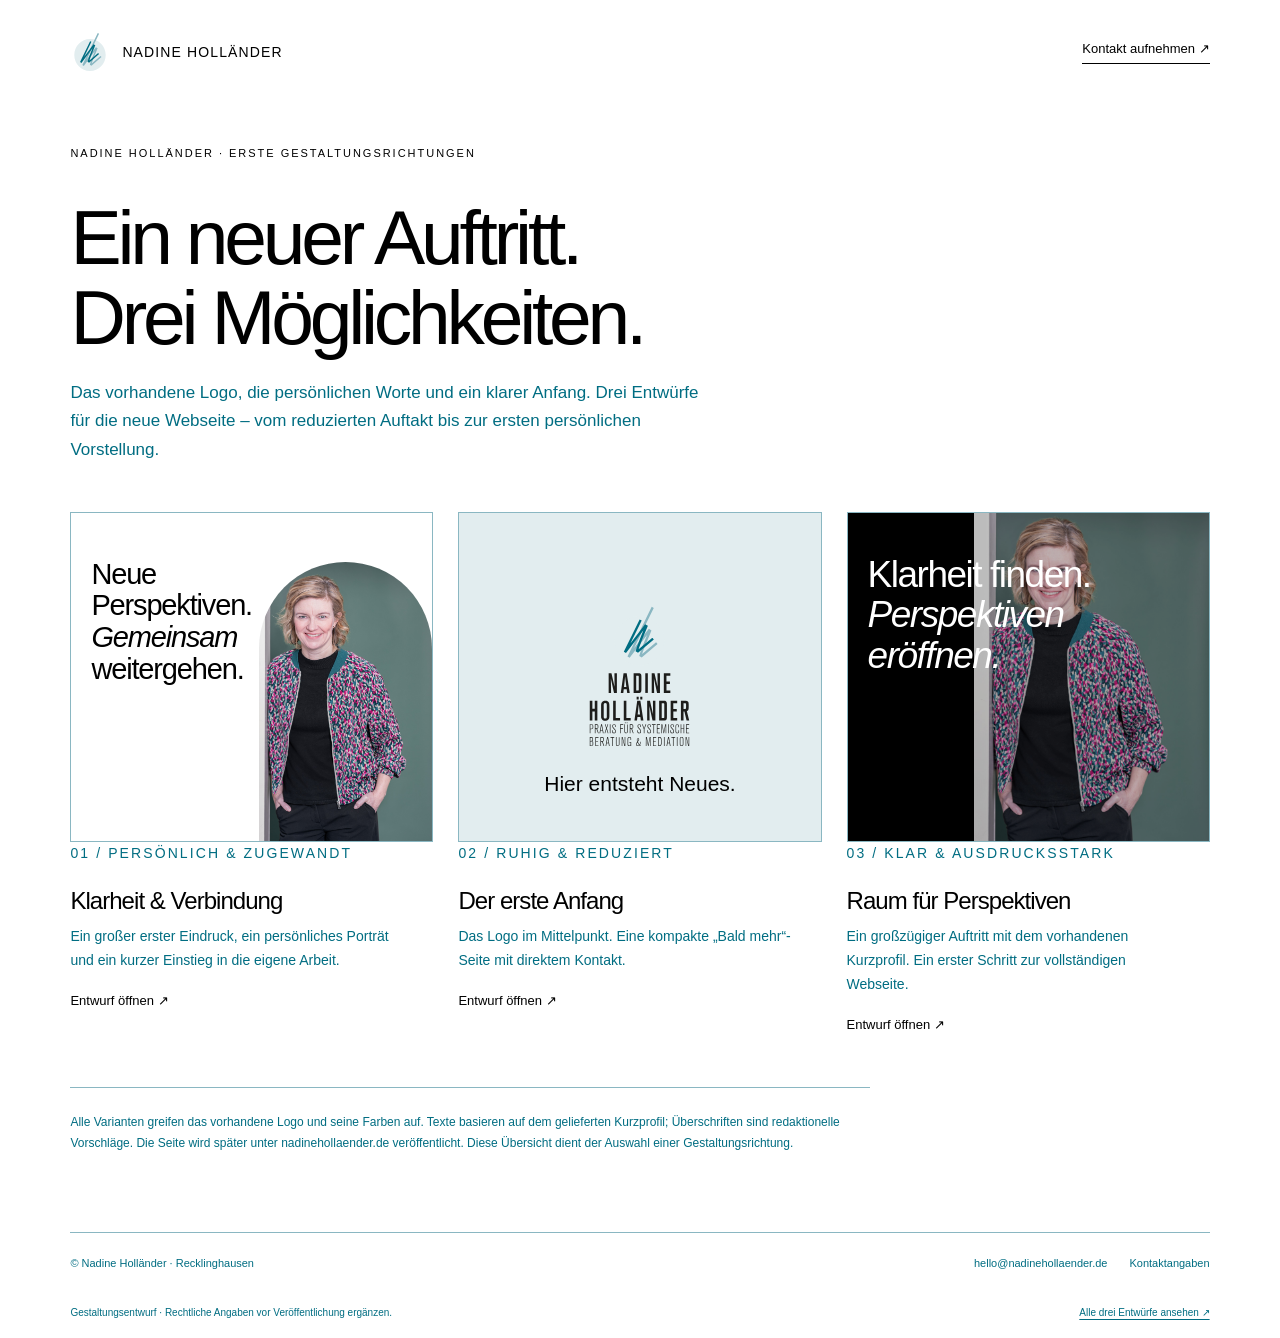
==== index.html @ d2e0c7c1 "Refresh stylesheet cache for corrected caption" ====
<!doctype html><html lang="de"><head><meta charset="utf-8"><meta name="viewport" content="width=device-width,initial-scale=1"><meta name="robots" content="noindex,nofollow"><meta name="description" content="Nadine Holländer – Systemische Beraterin und zertifizierte Mediatorin in Recklinghausen. Hier entsteht meine neue Website."><title>Drei erste Entwürfe · Nadine Holländer</title><link rel="icon" href="assets/favicon.svg" type="image/svg+xml"><link rel="icon" href="favicon.ico" sizes="any"><link rel="apple-touch-icon" href="assets/apple-touch-icon.png"><link rel="stylesheet" href="assets/style.css?v=2"></head><body class=""><header><a class="brand" href="index.html"><img src="assets/signet.svg" alt="">NADINE HOLLÄNDER</a><a class="toplink" href="mailto:hello@nadinehollaender.de">Kontakt aufnehmen ↗</a></header><main class="gallery"><div class="eyebrow">Nadine Holländer · Erste Gestaltungsrichtungen</div><h1>Ein neuer Auftritt.<br>Drei Möglichkeiten.</h1><p class="lead">Das vorhandene Logo, die persönlichen Worte und ein klarer Anfang. Drei Entwürfe für die neue Webseite – vom reduzierten Auftakt bis zur ersten persönlichen Vorstellung.</p><div class="concepts"><a class="concept" href="entwurf-1.html"><div class="thumbnail one"><span class="mini-copy">Neue<br>Perspektiven.<br><i>Gemeinsam</i><br>weitergehen.</span><img src="assets/nadine-hollaender.jpg" alt="Vorschau: persönlicher Entwurf mit Porträt"></div><p class="num">01 / PERSÖNLICH &amp; ZUGEWANDT</p><h2>Klarheit &amp; Verbindung</h2><p>Ein großer erster Eindruck, ein persönliches Porträt und ein kurzer Einstieg in die eigene Arbeit.</p><span class="open">Entwurf öffnen ↗</span></a><a class="concept" href="entwurf-2.html"><div class="thumbnail two"><img src="assets/logo.svg" alt="Vorschau: Logo auf hellblauem Hintergrund"></div><p class="num">02 / RUHIG &amp; REDUZIERT</p><h2>Der erste Anfang</h2><p>Das Logo im Mittelpunkt. Eine kompakte „Bald mehr“-Seite mit direktem Kontakt.</p><span class="open">Entwurf öffnen ↗</span></a><a class="concept" href="entwurf-3.html"><div class="thumbnail three"><span class="mini-copy">Klarheit finden.<br><i>Perspektiven<br>eröffnen.</i></span><img src="assets/nadine-hollaender.jpg" alt="Vorschau: ausführlicher Entwurf mit Kurzprofil"></div><p class="num">03 / KLAR &amp; AUSDRUCKSSTARK</p><h2>Raum für Perspektiven</h2><p>Ein großzügiger Auftritt mit dem vorhandenen Kurzprofil. Ein erster Schritt zur vollständigen Webseite.</p><span class="open">Entwurf öffnen ↗</span></a></div><p class="gallery-note">Alle Varianten greifen das vorhandene Logo und seine Farben auf. Texte basieren auf dem gelieferten Kurzprofil; Überschriften sind redaktionelle Vorschläge. Die Seite wird später unter nadinehollaender.de veröffentlicht. Diese Übersicht dient der Auswahl einer Gestaltungsrichtung.</p></main><footer class="footer"><span>© Nadine Holländer · Recklinghausen</span><div class="footlinks"><a href="mailto:hello@nadinehollaender.de">hello@nadinehollaender.de</a><a href="#kontaktangaben" data-dialog>Kontaktangaben</a></div></footer><div class="draftnote"><span>Gestaltungsentwurf · Rechtliche Angaben vor Veröffentlichung ergänzen.</span><a href="index.html">Alle drei Entwürfe ansehen ↗</a></div><dialog id="kontaktangaben"><h2>Kontaktangaben</h2><p>Nadine Holländer, Ass. jur.<br>Systemische Beraterin · Zertifizierte Mediatorin<br>Ebbinghäuser Str. 16<br>45659 Recklinghausen</p><p><a href="tel:+491772425124">0177 24 25 124</a><br><a href="mailto:hello@nadinehollaender.de">hello@nadinehollaender.de</a></p><p>Dies ist ein Gestaltungsentwurf. Vollständiges Impressum und Datenschutzhinweise werden vor dem öffentlichen Start ergänzt.</p><button type="button" id="close-dialog">Schließen</button></dialog><script src="assets/site.js"></script></body></html>
---- assets/style.css ----
:root{--ink:#000000;--teal:#006d82;--light:#e2edef;--paper:#ffffff;--muted:#006d82;--line:#8ab7c2}*{box-sizing:border-box}html{scroll-behavior:smooth}body{margin:0;background:var(--paper);color:var(--ink);font-family:"Akzidenz Grotesk",Helvetica,Arial,sans-serif;-webkit-font-smoothing:antialiased}a{color:inherit}button{font:inherit}a:focus-visible,button:focus-visible{outline:3px solid #006d82;outline-offset:6px}header{max-width:1440px;margin:auto;padding:28px 5.5%;display:flex;align-items:center;justify-content:space-between}.brand{display:flex;gap:12px;align-items:center;text-decoration:none;font-size:14px;font-weight:500;letter-spacing:.08em}.brand img{width:40px;height:48px;object-fit:contain}.toplink{text-decoration:none;font-size:13px;border-bottom:1px solid;padding-bottom:7px}.eyebrow{text-transform:uppercase;letter-spacing:.18em;font-size:11px;line-height:1.7;font-weight:500}.status{display:inline-flex;gap:10px;align-items:center;font-size:11px;letter-spacing:.14em;text-transform:uppercase}.status:before{content:"";width:7px;height:7px;background:var(--teal);border-radius:50%}h1,h2,p{margin-top:0}h1{font-size:clamp(48px,5.8vw,88px);line-height:1.04;font-weight:400;letter-spacing:-.055em}h2{font-size:clamp(32px,4vw,54px);font-weight:400;letter-spacing:-.04em;line-height:1.12}.lead{font-size:17px;line-height:1.65;max-width:440px;color:var(--muted)}.button{display:inline-flex;gap:36px;align-items:center;padding:17px 24px;background:var(--teal);color:white;text-decoration:none;font-size:13px}.button:hover{background:var(--ink)}.button .arrow{font-size:20px}.link{font-size:14px;text-decoration:none;border-bottom:1px solid var(--line);padding-bottom:5px}.contactlinks{display:flex;align-items:center;gap:25px;flex-wrap:wrap}.footer{margin:0 5.5%;padding:24px 0;display:flex;justify-content:space-between;gap:20px;align-items:center;border-top:1px solid var(--line);font-size:11px;color:var(--muted)}.footer a{text-decoration:none}.footer .footlinks{display:flex;gap:22px}.draftnote{font-size:10px;line-height:1.5;color:var(--muted);max-width:1440px;margin:0 auto;padding:12px 5.5% 18px;display:flex;gap:15px;justify-content:space-between}.draftnote a{text-underline-offset:3px}dialog{border:1px solid var(--line);padding:36px;max-width:550px;background:var(--paper);color:var(--ink)}dialog::backdrop{background:#00000090}dialog p{line-height:1.7}dialog button{background:var(--ink);color:white;border:0;padding:12px 20px;cursor:pointer}.hero{max-width:1440px;margin:auto;display:grid;grid-template-columns:1.1fr 1fr;align-items:stretch;padding:28px 5.5% 64px;gap:8%}.hero-copy{padding:25px 0 0}.hero h1{margin:38px 0 26px}.hero h1 em{font-family:Georgia,serif;font-weight:400;color:var(--teal)}.hero .eyebrow{margin-bottom:22px}.hero .lead{margin-bottom:30px}.portrait{position:relative;min-height:590px}.portrait:before{content:"";position:absolute;inset:20px -15px -16px 28px;background:var(--light);border-radius:48% 48% 0 0}.portrait img{position:relative;width:100%;height:100%;max-height:650px;object-fit:cover;object-position:50% top;border-radius:47% 47% 0 0}.portrait-label{position:absolute;bottom:22px;left:-30px;background:var(--paper);padding:18px 25px;font-size:11px;letter-spacing:.13em;text-transform:uppercase;box-shadow:0 6px 30px #00000008}.portrait-label span{display:block;margin-top:7px;font-family:Georgia,serif;text-transform:none;letter-spacing:0;font-size:21px}.topics{border-top:1px solid var(--line);display:flex;justify-content:space-between;gap:15px;padding:28px 5.5%;max-width:1440px;margin:auto;font-size:13px}.topics span:last-child{color:var(--muted);font-size:11px}.soon{max-width:1440px;margin:auto;display:grid;grid-template-columns:1fr 1fr;gap:8%;padding:65px 5.5% 75px}.soon h2{max-width:430px}.soon p{font-size:16px;line-height:1.8;color:var(--muted);max-width:450px}.minimal{background:#e2edef}.minimal header{padding-top:32px}.minimal-main{text-align:center;min-height:calc(100vh - 215px);display:flex;flex-direction:column;align-items:center;justify-content:center;padding:38px 24px 70px}.minimal-logo{width:158px;height:213px;object-fit:contain;margin-bottom:32px}.minimal h1{font-size:clamp(44px,5.5vw,77px);max-width:880px;margin:23px 0}.minimal .lead{max-width:490px;font-size:16px;margin-bottom:28px}.minimal .contactlinks{justify-content:center}.minimal .footer{border-color:#8ab7c2}.editorial{background:#ffffff}.editorial header{border-bottom:1px solid var(--line);margin:0 5.5%;padding:24px 0;max-width:none}.editorial .editorial-intro{padding:55px 5.5% 40px;max-width:1600px;margin:auto}.editorial-intro h1{font-size:clamp(52px,7.6vw,112px);max-width:1100px;margin:26px 0 0;letter-spacing:-.055em}.editorial-intro h1 span{color:var(--teal);font-family:Georgia,serif;font-style:italic}.editorial-grid{display:grid;grid-template-columns:1fr 1fr;gap:8%;padding:10px 5.5% 72px;max-width:1600px;margin:auto}.editorial-photo{height:670px;position:relative;background:#e2edef}.editorial-photo img{width:100%;height:100%;object-fit:cover;object-position:center top}.editorial-photo .caption{position:absolute;left:16px;bottom:16px;max-width:calc(100% - 32px);background:var(--ink);color:#fff;padding:14px 22px;font-size:11px;letter-spacing:.1em}.bio{padding:40px 0}.bio h2{font-size:43px;max-width:450px;margin:24px 0}.bio p{font-size:16px;line-height:1.8;color:var(--muted);max-width:460px}.credentials{border-top:1px solid var(--line);border-bottom:1px solid var(--line);padding:21px 0;margin:28px 0;font-size:12px;line-height:2}.banner{background:var(--light);padding:54px 5.5%;display:flex;justify-content:space-between;align-items:center;gap:28px}.banner h2{font-size:35px;margin:13px 0}.banner p{margin:0;color:var(--muted);line-height:1.6}.gallery{max-width:1440px;margin:auto;padding:40px 5.5% 65px}.gallery h1{max-width:850px;margin:35px 0 22px;font-size:clamp(48px,6vw,80px)}.gallery .lead{max-width:650px}.concepts{display:grid;grid-template-columns:repeat(3,1fr);gap:25px;margin-top:48px}.concept{display:block;text-decoration:none}.concept .thumbnail{height:330px;background:var(--light);overflow:hidden;position:relative;display:flex;align-items:center;justify-content:center;border:1px solid #8ab7c2}.thumbnail img{object-fit:cover}.thumbnail .mini-copy{position:absolute;left:20px;top:46px;font-size:29px;line-height:1.1;letter-spacing:-.04em;width:56%;z-index:1}.thumbnail.one img{position:absolute;right:0;bottom:0;width:48%;height:85%;border-radius:100px 100px 0 0}.thumbnail.one{background:var(--paper)}.thumbnail.two img{width:115px;height:auto}.thumbnail.two:after{content:"Hier entsteht Neues.";position:absolute;bottom:45px;font-size:21px}.thumbnail.three{background:var(--ink)}.thumbnail.three img{width:65%;height:100%;margin-left:35%;opacity:.8}.thumbnail.three .mini-copy{color:white;width:75%;font-size:37px;top:42px}.concept h2{font-size:24px;margin:23px 0 10px}.concept p{font-size:14px;line-height:1.7;color:var(--muted);max-width:340px}.concept .open{display:block;margin-top:20px;font-size:13px}.num{font-size:10px;letter-spacing:.15em;color:var(--teal)}.gallery-note{margin-top:55px;border-top:1px solid var(--line);padding-top:24px;font-size:12px;line-height:1.8;color:var(--muted);max-width:800px}@media(min-width:1600px){.hero{padding-top:60px}}@media(max-width:900px){.hero{gap:5%;padding-top:10px}.hero h1{font-size:58px}.portrait{min-height:530px}.portrait-label{left:-12px}.concepts{gap:16px}.concept .thumbnail{height:250px}.thumbnail .mini-copy{font-size:23px}.thumbnail.three .mini-copy{font-size:29px}.editorial-grid{gap:5%}.editorial-photo{height:620px}.bio h2{font-size:35px}}@media(max-width:650px){header{padding:20px 6%}.brand{font-size:11px;gap:7px}.brand img{width:32px}.toplink{font-size:12px}.hero{display:flex;flex-direction:column;padding:12px 6% 40px;gap:38px}.hero-copy{padding-top:12px}.hero h1{font-size:clamp(43px,11.35vw,59px);margin:28px 0 24px}.hero .lead{font-size:16px}.portrait{min-height:0;height:480px;width:90%;margin-left:6%}.portrait img{object-position:center top}.portrait-label{bottom:18px;left:-18px}.topics{flex-wrap:wrap;padding:24px 6%;gap:16px 22px;font-size:12px}.topics span:last-child{width:100%}.soon{display:block;padding:42px 6%}.soon h2{font-size:36px}.footer{margin:0 6%;align-items:flex-start;flex-direction:column;gap:16px}.draftnote{padding:12px 6% 20px;flex-wrap:wrap;gap:8px}.minimal-main{padding-top:30px}.minimal-logo{width:130px;height:175px}.minimal h1{font-size:46px}.minimal .contactlinks{flex-direction:column;gap:22px}.editorial header{margin:0 6%}.editorial .editorial-intro{padding:35px 6% 30px}.editorial-intro h1{font-size:54px}.editorial-grid{display:flex;flex-direction:column;padding:0 6% 35px;gap:0}.editorial-photo{height:470px}.bio{padding:35px 0 5px}.bio h2{font-size:36px}.banner{padding:38px 6%;align-items:flex-start;flex-direction:column}.banner h2{font-size:31px}.gallery{padding:25px 6% 45px}.gallery h1{font-size:48px}.concepts{grid-template-columns:1fr;gap:42px;margin-top:35px}.concept .thumbnail{height:330px}.thumbnail .mini-copy{font-size:34px}.thumbnail.three .mini-copy{font-size:43px}.concept p{max-width:none}.gallery-note{margin-top:40px}}@media(prefers-reduced-motion:reduce){html{scroll-behavior:auto}}
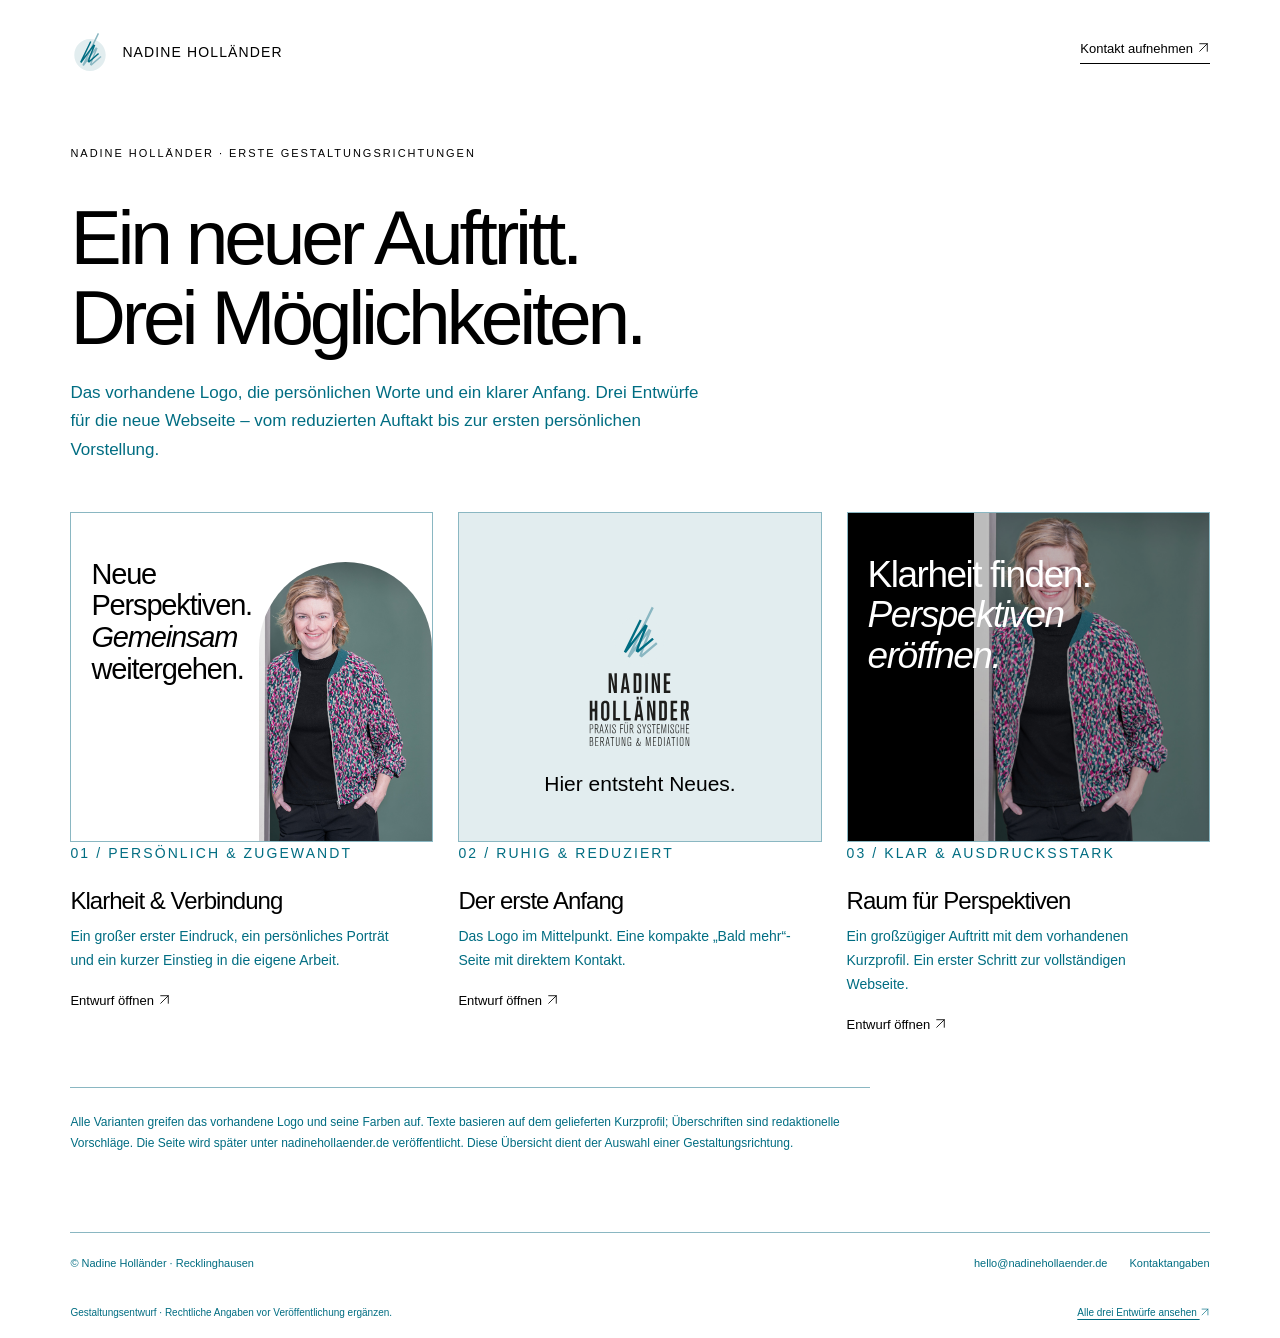
==== commit a4203a12: "Replace text arrows with consistent SVG icons on all pages" ====
--- a/index.html
+++ b/index.html
@@ -1 +1 @@
-<!doctype html><html lang="de"><head><meta charset="utf-8"><meta name="viewport" content="width=device-width,initial-scale=1"><meta name="robots" content="noindex,nofollow"><meta name="description" content="Nadine Holländer – Systemische Beraterin und zertifizierte Mediatorin in Recklinghausen. Hier entsteht meine neue Website."><title>Drei erste Entwürfe · Nadine Holländer</title><link rel="icon" href="assets/favicon.svg" type="image/svg+xml"><link rel="icon" href="favicon.ico" sizes="any"><link rel="apple-touch-icon" href="assets/apple-touch-icon.png"><link rel="stylesheet" href="assets/style.css?v=2"></head><body class=""><header><a class="brand" href="index.html"><img src="assets/signet.svg" alt="">NADINE HOLLÄNDER</a><a class="toplink" href="mailto:hello@nadinehollaender.de">Kontakt aufnehmen ↗</a></header><main class="gallery"><div class="eyebrow">Nadine Holländer · Erste Gestaltungsrichtungen</div><h1>Ein neuer Auftritt.<br>Drei Möglichkeiten.</h1><p class="lead">Das vorhandene Logo, die persönlichen Worte und ein klarer Anfang. Drei Entwürfe für die neue Webseite – vom reduzierten Auftakt bis zur ersten persönlichen Vorstellung.</p><div class="concepts"><a class="concept" href="entwurf-1.html"><div class="thumbnail one"><span class="mini-copy">Neue<br>Perspektiven.<br><i>Gemeinsam</i><br>weitergehen.</span><img src="assets/nadine-hollaender.jpg" alt="Vorschau: persönlicher Entwurf mit Porträt"></div><p class="num">01 / PERSÖNLICH &amp; ZUGEWANDT</p><h2>Klarheit &amp; Verbindung</h2><p>Ein großer erster Eindruck, ein persönliches Porträt und ein kurzer Einstieg in die eigene Arbeit.</p><span class="open">Entwurf öffnen ↗</span></a><a class="concept" href="entwurf-2.html"><div class="thumbnail two"><img src="assets/logo.svg" alt="Vorschau: Logo auf hellblauem Hintergrund"></div><p class="num">02 / RUHIG &amp; REDUZIERT</p><h2>Der erste Anfang</h2><p>Das Logo im Mittelpunkt. Eine kompakte „Bald mehr“-Seite mit direktem Kontakt.</p><span class="open">Entwurf öffnen ↗</span></a><a class="concept" href="entwurf-3.html"><div class="thumbnail three"><span class="mini-copy">Klarheit finden.<br><i>Perspektiven<br>eröffnen.</i></span><img src="assets/nadine-hollaender.jpg" alt="Vorschau: ausführlicher Entwurf mit Kurzprofil"></div><p class="num">03 / KLAR &amp; AUSDRUCKSSTARK</p><h2>Raum für Perspektiven</h2><p>Ein großzügiger Auftritt mit dem vorhandenen Kurzprofil. Ein erster Schritt zur vollständigen Webseite.</p><span class="open">Entwurf öffnen ↗</span></a></div><p class="gallery-note">Alle Varianten greifen das vorhandene Logo und seine Farben auf. Texte basieren auf dem gelieferten Kurzprofil; Überschriften sind redaktionelle Vorschläge. Die Seite wird später unter nadinehollaender.de veröffentlicht. Diese Übersicht dient der Auswahl einer Gestaltungsrichtung.</p></main><footer class="footer"><span>© Nadine Holländer · Recklinghausen</span><div class="footlinks"><a href="mailto:hello@nadinehollaender.de">hello@nadinehollaender.de</a><a href="#kontaktangaben" data-dialog>Kontaktangaben</a></div></footer><div class="draftnote"><span>Gestaltungsentwurf · Rechtliche Angaben vor Veröffentlichung ergänzen.</span><a href="index.html">Alle drei Entwürfe ansehen ↗</a></div><dialog id="kontaktangaben"><h2>Kontaktangaben</h2><p>Nadine Holländer, Ass. jur.<br>Systemische Beraterin · Zertifizierte Mediatorin<br>Ebbinghäuser Str. 16<br>45659 Recklinghausen</p><p><a href="tel:+491772425124">0177 24 25 124</a><br><a href="mailto:hello@nadinehollaender.de">hello@nadinehollaender.de</a></p><p>Dies ist ein Gestaltungsentwurf. Vollständiges Impressum und Datenschutzhinweise werden vor dem öffentlichen Start ergänzt.</p><button type="button" id="close-dialog">Schließen</button></dialog><script src="assets/site.js"></script></body></html>+<!doctype html><html lang="de"><head><meta charset="utf-8"><meta name="viewport" content="width=device-width,initial-scale=1"><meta name="robots" content="noindex,nofollow"><meta name="description" content="Nadine Holländer – Systemische Beraterin und zertifizierte Mediatorin in Recklinghausen. Hier entsteht meine neue Website."><title>Drei erste Entwürfe · Nadine Holländer</title><link rel="icon" href="assets/favicon.svg" type="image/svg+xml"><link rel="icon" href="favicon.ico" sizes="any"><link rel="apple-touch-icon" href="assets/apple-touch-icon.png"><link rel="stylesheet" href="assets/style.css?v=3"></head><body class=""><header><a class="brand" href="index.html"><img src="assets/signet.svg" alt="">NADINE HOLLÄNDER</a><a class="toplink" href="mailto:hello@nadinehollaender.de">Kontakt aufnehmen <svg class="arrow-icon" viewBox="0 0 24 24" aria-hidden="true" focusable="false" fill="none" stroke="currentColor" stroke-width="1.6" stroke-linecap="round" stroke-linejoin="round"><path d="M5 19 19 5M5 5h14v14"/></svg></a></header><main class="gallery"><div class="eyebrow">Nadine Holländer · Erste Gestaltungsrichtungen</div><h1>Ein neuer Auftritt.<br>Drei Möglichkeiten.</h1><p class="lead">Das vorhandene Logo, die persönlichen Worte und ein klarer Anfang. Drei Entwürfe für die neue Webseite – vom reduzierten Auftakt bis zur ersten persönlichen Vorstellung.</p><div class="concepts"><a class="concept" href="entwurf-1.html"><div class="thumbnail one"><span class="mini-copy">Neue<br>Perspektiven.<br><i>Gemeinsam</i><br>weitergehen.</span><img src="assets/nadine-hollaender.jpg" alt="Vorschau: persönlicher Entwurf mit Porträt"></div><p class="num">01 / PERSÖNLICH &amp; ZUGEWANDT</p><h2>Klarheit &amp; Verbindung</h2><p>Ein großer erster Eindruck, ein persönliches Porträt und ein kurzer Einstieg in die eigene Arbeit.</p><span class="open">Entwurf öffnen <svg class="arrow-icon" viewBox="0 0 24 24" aria-hidden="true" focusable="false" fill="none" stroke="currentColor" stroke-width="1.6" stroke-linecap="round" stroke-linejoin="round"><path d="M5 19 19 5M5 5h14v14"/></svg></span></a><a class="concept" href="entwurf-2.html"><div class="thumbnail two"><img src="assets/logo.svg" alt="Vorschau: Logo auf hellblauem Hintergrund"></div><p class="num">02 / RUHIG &amp; REDUZIERT</p><h2>Der erste Anfang</h2><p>Das Logo im Mittelpunkt. Eine kompakte „Bald mehr“-Seite mit direktem Kontakt.</p><span class="open">Entwurf öffnen <svg class="arrow-icon" viewBox="0 0 24 24" aria-hidden="true" focusable="false" fill="none" stroke="currentColor" stroke-width="1.6" stroke-linecap="round" stroke-linejoin="round"><path d="M5 19 19 5M5 5h14v14"/></svg></span></a><a class="concept" href="entwurf-3.html"><div class="thumbnail three"><span class="mini-copy">Klarheit finden.<br><i>Perspektiven<br>eröffnen.</i></span><img src="assets/nadine-hollaender.jpg" alt="Vorschau: ausführlicher Entwurf mit Kurzprofil"></div><p class="num">03 / KLAR &amp; AUSDRUCKSSTARK</p><h2>Raum für Perspektiven</h2><p>Ein großzügiger Auftritt mit dem vorhandenen Kurzprofil. Ein erster Schritt zur vollständigen Webseite.</p><span class="open">Entwurf öffnen <svg class="arrow-icon" viewBox="0 0 24 24" aria-hidden="true" focusable="false" fill="none" stroke="currentColor" stroke-width="1.6" stroke-linecap="round" stroke-linejoin="round"><path d="M5 19 19 5M5 5h14v14"/></svg></span></a></div><p class="gallery-note">Alle Varianten greifen das vorhandene Logo und seine Farben auf. Texte basieren auf dem gelieferten Kurzprofil; Überschriften sind redaktionelle Vorschläge. Die Seite wird später unter nadinehollaender.de veröffentlicht. Diese Übersicht dient der Auswahl einer Gestaltungsrichtung.</p></main><footer class="footer"><span>© Nadine Holländer · Recklinghausen</span><div class="footlinks"><a href="mailto:hello@nadinehollaender.de">hello@nadinehollaender.de</a><a href="#kontaktangaben" data-dialog>Kontaktangaben</a></div></footer><div class="draftnote"><span>Gestaltungsentwurf · Rechtliche Angaben vor Veröffentlichung ergänzen.</span><a href="index.html">Alle drei Entwürfe ansehen <svg class="arrow-icon" viewBox="0 0 24 24" aria-hidden="true" focusable="false" fill="none" stroke="currentColor" stroke-width="1.6" stroke-linecap="round" stroke-linejoin="round"><path d="M5 19 19 5M5 5h14v14"/></svg></a></div><dialog id="kontaktangaben"><h2>Kontaktangaben</h2><p>Nadine Holländer, Ass. jur.<br>Systemische Beraterin · Zertifizierte Mediatorin<br>Ebbinghäuser Str. 16<br>45659 Recklinghausen</p><p><a href="tel:+491772425124">0177 24 25 124</a><br><a href="mailto:hello@nadinehollaender.de">hello@nadinehollaender.de</a></p><p>Dies ist ein Gestaltungsentwurf. Vollständiges Impressum und Datenschutzhinweise werden vor dem öffentlichen Start ergänzt.</p><button type="button" id="close-dialog">Schließen</button></dialog><script src="assets/site.js"></script></body></html>
--- a/assets/style.css
+++ b/assets/style.css
@@ -1,2 +1,4 @@
 
 :root{--ink:#000000;--teal:#006d82;--light:#e2edef;--paper:#ffffff;--muted:#006d82;--line:#8ab7c2}*{box-sizing:border-box}html{scroll-behavior:smooth}body{margin:0;background:var(--paper);color:var(--ink);font-family:"Akzidenz Grotesk",Helvetica,Arial,sans-serif;-webkit-font-smoothing:antialiased}a{color:inherit}button{font:inherit}a:focus-visible,button:focus-visible{outline:3px solid #006d82;outline-offset:6px}header{max-width:1440px;margin:auto;padding:28px 5.5%;display:flex;align-items:center;justify-content:space-between}.brand{display:flex;gap:12px;align-items:center;text-decoration:none;font-size:14px;font-weight:500;letter-spacing:.08em}.brand img{width:40px;height:48px;object-fit:contain}.toplink{text-decoration:none;font-size:13px;border-bottom:1px solid;padding-bottom:7px}.eyebrow{text-transform:uppercase;letter-spacing:.18em;font-size:11px;line-height:1.7;font-weight:500}.status{display:inline-flex;gap:10px;align-items:center;font-size:11px;letter-spacing:.14em;text-transform:uppercase}.status:before{content:"";width:7px;height:7px;background:var(--teal);border-radius:50%}h1,h2,p{margin-top:0}h1{font-size:clamp(48px,5.8vw,88px);line-height:1.04;font-weight:400;letter-spacing:-.055em}h2{font-size:clamp(32px,4vw,54px);font-weight:400;letter-spacing:-.04em;line-height:1.12}.lead{font-size:17px;line-height:1.65;max-width:440px;color:var(--muted)}.button{display:inline-flex;gap:36px;align-items:center;padding:17px 24px;background:var(--teal);color:white;text-decoration:none;font-size:13px}.button:hover{background:var(--ink)}.button .arrow{font-size:20px}.link{font-size:14px;text-decoration:none;border-bottom:1px solid var(--line);padding-bottom:5px}.contactlinks{display:flex;align-items:center;gap:25px;flex-wrap:wrap}.footer{margin:0 5.5%;padding:24px 0;display:flex;justify-content:space-between;gap:20px;align-items:center;border-top:1px solid var(--line);font-size:11px;color:var(--muted)}.footer a{text-decoration:none}.footer .footlinks{display:flex;gap:22px}.draftnote{font-size:10px;line-height:1.5;color:var(--muted);max-width:1440px;margin:0 auto;padding:12px 5.5% 18px;display:flex;gap:15px;justify-content:space-between}.draftnote a{text-underline-offset:3px}dialog{border:1px solid var(--line);padding:36px;max-width:550px;background:var(--paper);color:var(--ink)}dialog::backdrop{background:#00000090}dialog p{line-height:1.7}dialog button{background:var(--ink);color:white;border:0;padding:12px 20px;cursor:pointer}.hero{max-width:1440px;margin:auto;display:grid;grid-template-columns:1.1fr 1fr;align-items:stretch;padding:28px 5.5% 64px;gap:8%}.hero-copy{padding:25px 0 0}.hero h1{margin:38px 0 26px}.hero h1 em{font-family:Georgia,serif;font-weight:400;color:var(--teal)}.hero .eyebrow{margin-bottom:22px}.hero .lead{margin-bottom:30px}.portrait{position:relative;min-height:590px}.portrait:before{content:"";position:absolute;inset:20px -15px -16px 28px;background:var(--light);border-radius:48% 48% 0 0}.portrait img{position:relative;width:100%;height:100%;max-height:650px;object-fit:cover;object-position:50% top;border-radius:47% 47% 0 0}.portrait-label{position:absolute;bottom:22px;left:-30px;background:var(--paper);padding:18px 25px;font-size:11px;letter-spacing:.13em;text-transform:uppercase;box-shadow:0 6px 30px #00000008}.portrait-label span{display:block;margin-top:7px;font-family:Georgia,serif;text-transform:none;letter-spacing:0;font-size:21px}.topics{border-top:1px solid var(--line);display:flex;justify-content:space-between;gap:15px;padding:28px 5.5%;max-width:1440px;margin:auto;font-size:13px}.topics span:last-child{color:var(--muted);font-size:11px}.soon{max-width:1440px;margin:auto;display:grid;grid-template-columns:1fr 1fr;gap:8%;padding:65px 5.5% 75px}.soon h2{max-width:430px}.soon p{font-size:16px;line-height:1.8;color:var(--muted);max-width:450px}.minimal{background:#e2edef}.minimal header{padding-top:32px}.minimal-main{text-align:center;min-height:calc(100vh - 215px);display:flex;flex-direction:column;align-items:center;justify-content:center;padding:38px 24px 70px}.minimal-logo{width:158px;height:213px;object-fit:contain;margin-bottom:32px}.minimal h1{font-size:clamp(44px,5.5vw,77px);max-width:880px;margin:23px 0}.minimal .lead{max-width:490px;font-size:16px;margin-bottom:28px}.minimal .contactlinks{justify-content:center}.minimal .footer{border-color:#8ab7c2}.editorial{background:#ffffff}.editorial header{border-bottom:1px solid var(--line);margin:0 5.5%;padding:24px 0;max-width:none}.editorial .editorial-intro{padding:55px 5.5% 40px;max-width:1600px;margin:auto}.editorial-intro h1{font-size:clamp(52px,7.6vw,112px);max-width:1100px;margin:26px 0 0;letter-spacing:-.055em}.editorial-intro h1 span{color:var(--teal);font-family:Georgia,serif;font-style:italic}.editorial-grid{display:grid;grid-template-columns:1fr 1fr;gap:8%;padding:10px 5.5% 72px;max-width:1600px;margin:auto}.editorial-photo{height:670px;position:relative;background:#e2edef}.editorial-photo img{width:100%;height:100%;object-fit:cover;object-position:center top}.editorial-photo .caption{position:absolute;left:16px;bottom:16px;max-width:calc(100% - 32px);background:var(--ink);color:#fff;padding:14px 22px;font-size:11px;letter-spacing:.1em}.bio{padding:40px 0}.bio h2{font-size:43px;max-width:450px;margin:24px 0}.bio p{font-size:16px;line-height:1.8;color:var(--muted);max-width:460px}.credentials{border-top:1px solid var(--line);border-bottom:1px solid var(--line);padding:21px 0;margin:28px 0;font-size:12px;line-height:2}.banner{background:var(--light);padding:54px 5.5%;display:flex;justify-content:space-between;align-items:center;gap:28px}.banner h2{font-size:35px;margin:13px 0}.banner p{margin:0;color:var(--muted);line-height:1.6}.gallery{max-width:1440px;margin:auto;padding:40px 5.5% 65px}.gallery h1{max-width:850px;margin:35px 0 22px;font-size:clamp(48px,6vw,80px)}.gallery .lead{max-width:650px}.concepts{display:grid;grid-template-columns:repeat(3,1fr);gap:25px;margin-top:48px}.concept{display:block;text-decoration:none}.concept .thumbnail{height:330px;background:var(--light);overflow:hidden;position:relative;display:flex;align-items:center;justify-content:center;border:1px solid #8ab7c2}.thumbnail img{object-fit:cover}.thumbnail .mini-copy{position:absolute;left:20px;top:46px;font-size:29px;line-height:1.1;letter-spacing:-.04em;width:56%;z-index:1}.thumbnail.one img{position:absolute;right:0;bottom:0;width:48%;height:85%;border-radius:100px 100px 0 0}.thumbnail.one{background:var(--paper)}.thumbnail.two img{width:115px;height:auto}.thumbnail.two:after{content:"Hier entsteht Neues.";position:absolute;bottom:45px;font-size:21px}.thumbnail.three{background:var(--ink)}.thumbnail.three img{width:65%;height:100%;margin-left:35%;opacity:.8}.thumbnail.three .mini-copy{color:white;width:75%;font-size:37px;top:42px}.concept h2{font-size:24px;margin:23px 0 10px}.concept p{font-size:14px;line-height:1.7;color:var(--muted);max-width:340px}.concept .open{display:block;margin-top:20px;font-size:13px}.num{font-size:10px;letter-spacing:.15em;color:var(--teal)}.gallery-note{margin-top:55px;border-top:1px solid var(--line);padding-top:24px;font-size:12px;line-height:1.8;color:var(--muted);max-width:800px}@media(min-width:1600px){.hero{padding-top:60px}}@media(max-width:900px){.hero{gap:5%;padding-top:10px}.hero h1{font-size:58px}.portrait{min-height:530px}.portrait-label{left:-12px}.concepts{gap:16px}.concept .thumbnail{height:250px}.thumbnail .mini-copy{font-size:23px}.thumbnail.three .mini-copy{font-size:29px}.editorial-grid{gap:5%}.editorial-photo{height:620px}.bio h2{font-size:35px}}@media(max-width:650px){header{padding:20px 6%}.brand{font-size:11px;gap:7px}.brand img{width:32px}.toplink{font-size:12px}.hero{display:flex;flex-direction:column;padding:12px 6% 40px;gap:38px}.hero-copy{padding-top:12px}.hero h1{font-size:clamp(43px,11.35vw,59px);margin:28px 0 24px}.hero .lead{font-size:16px}.portrait{min-height:0;height:480px;width:90%;margin-left:6%}.portrait img{object-position:center top}.portrait-label{bottom:18px;left:-18px}.topics{flex-wrap:wrap;padding:24px 6%;gap:16px 22px;font-size:12px}.topics span:last-child{width:100%}.soon{display:block;padding:42px 6%}.soon h2{font-size:36px}.footer{margin:0 6%;align-items:flex-start;flex-direction:column;gap:16px}.draftnote{padding:12px 6% 20px;flex-wrap:wrap;gap:8px}.minimal-main{padding-top:30px}.minimal-logo{width:130px;height:175px}.minimal h1{font-size:46px}.minimal .contactlinks{flex-direction:column;gap:22px}.editorial header{margin:0 6%}.editorial .editorial-intro{padding:35px 6% 30px}.editorial-intro h1{font-size:54px}.editorial-grid{display:flex;flex-direction:column;padding:0 6% 35px;gap:0}.editorial-photo{height:470px}.bio{padding:35px 0 5px}.bio h2{font-size:36px}.banner{padding:38px 6%;align-items:flex-start;flex-direction:column}.banner h2{font-size:31px}.gallery{padding:25px 6% 45px}.gallery h1{font-size:48px}.concepts{grid-template-columns:1fr;gap:42px;margin-top:35px}.concept .thumbnail{height:330px}.thumbnail .mini-copy{font-size:34px}.thumbnail.three .mini-copy{font-size:43px}.concept p{max-width:none}.gallery-note{margin-top:40px}}@media(prefers-reduced-motion:reduce){html{scroll-behavior:auto}}
+
+.arrow-icon{display:inline-block;width:1em;height:1em;vertical-align:-.12em;flex-shrink:0}.button .arrow-icon{width:20px;height:20px}
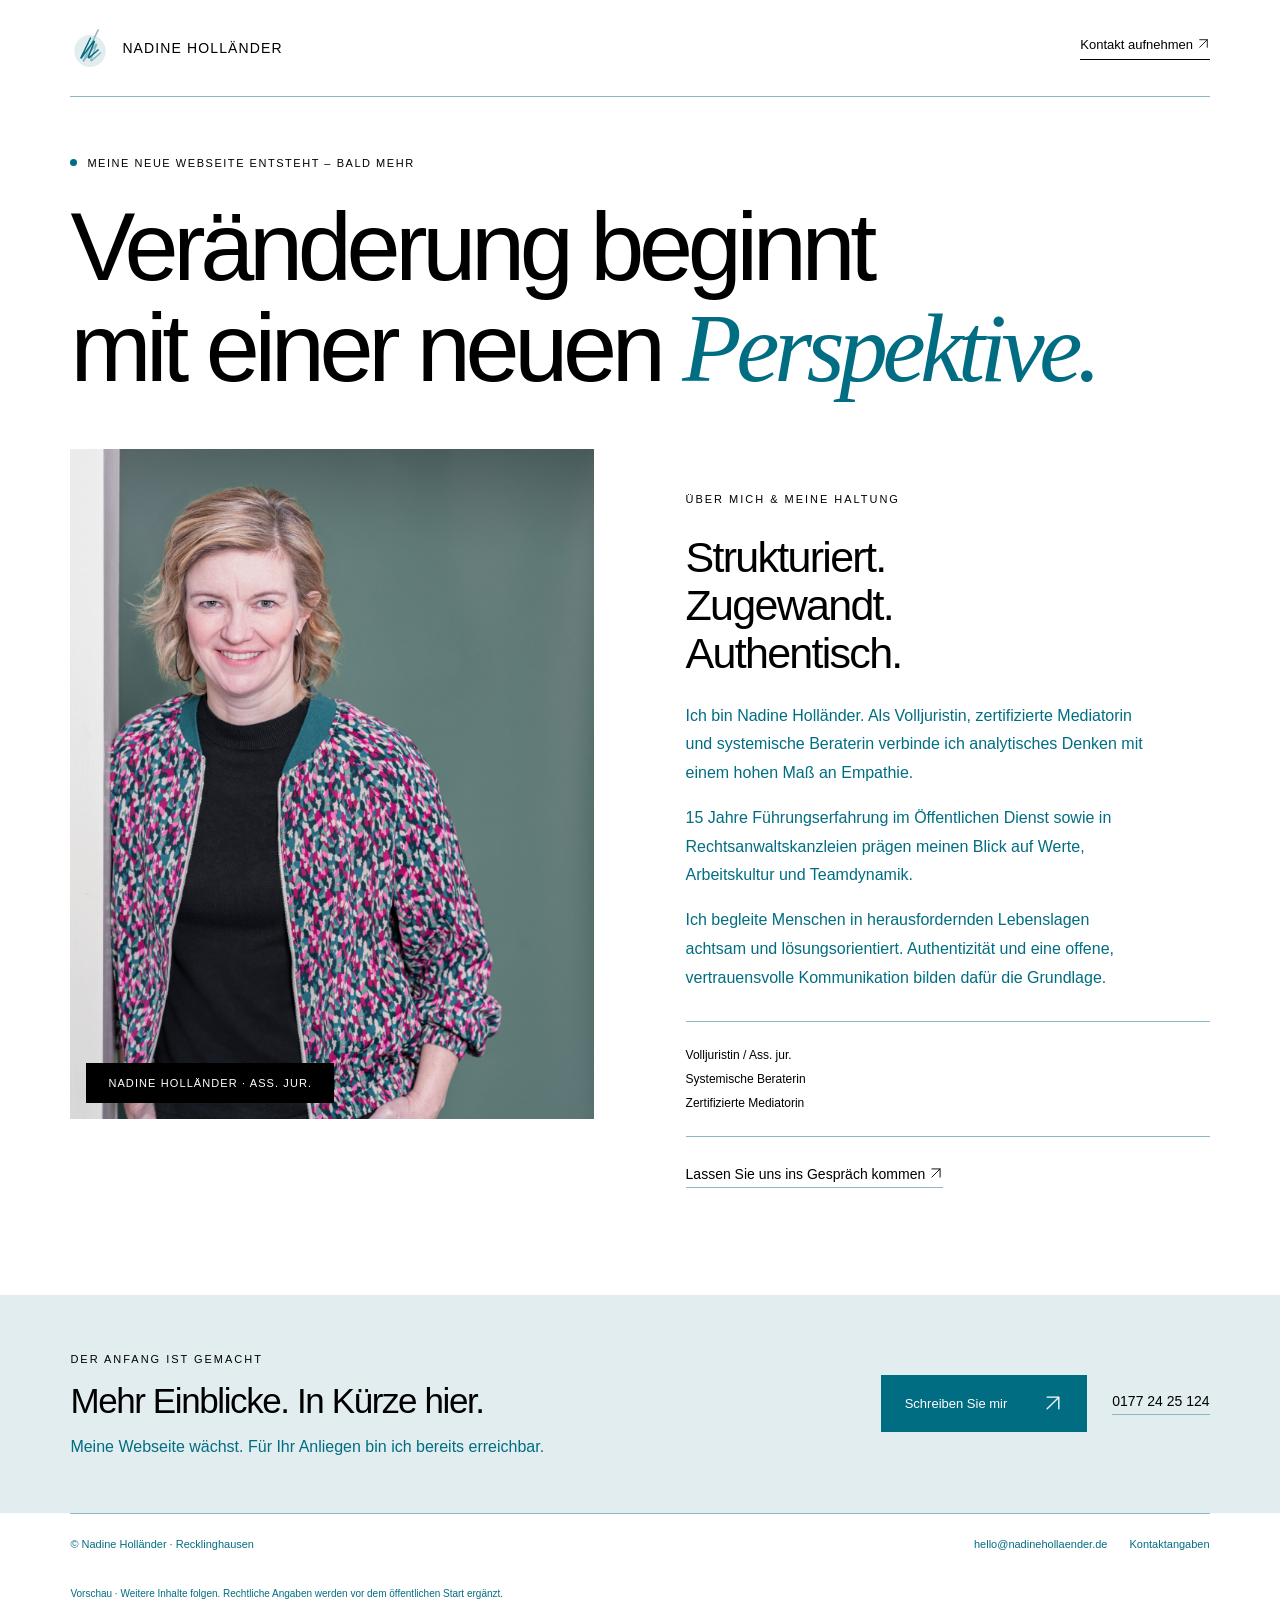
==== commit 54068d0b: "Promote selected design with approved copy and search metadata" ====
--- a/index.html
+++ b/index.html
@@ -1 +1,29 @@
-<!doctype html><html lang="de"><head><meta charset="utf-8"><meta name="viewport" content="width=device-width,initial-scale=1"><meta name="robots" content="noindex,nofollow"><meta name="description" content="Nadine Holländer – Systemische Beraterin und zertifizierte Mediatorin in Recklinghausen. Hier entsteht meine neue Website."><title>Drei erste Entwürfe · Nadine Holländer</title><link rel="icon" href="assets/favicon.svg" type="image/svg+xml"><link rel="icon" href="favicon.ico" sizes="any"><link rel="apple-touch-icon" href="assets/apple-touch-icon.png"><link rel="stylesheet" href="assets/style.css?v=3"></head><body class=""><header><a class="brand" href="index.html"><img src="assets/signet.svg" alt="">NADINE HOLLÄNDER</a><a class="toplink" href="mailto:hello@nadinehollaender.de">Kontakt aufnehmen <svg class="arrow-icon" viewBox="0 0 24 24" aria-hidden="true" focusable="false" fill="none" stroke="currentColor" stroke-width="1.6" stroke-linecap="round" stroke-linejoin="round"><path d="M5 19 19 5M5 5h14v14"/></svg></a></header><main class="gallery"><div class="eyebrow">Nadine Holländer · Erste Gestaltungsrichtungen</div><h1>Ein neuer Auftritt.<br>Drei Möglichkeiten.</h1><p class="lead">Das vorhandene Logo, die persönlichen Worte und ein klarer Anfang. Drei Entwürfe für die neue Webseite – vom reduzierten Auftakt bis zur ersten persönlichen Vorstellung.</p><div class="concepts"><a class="concept" href="entwurf-1.html"><div class="thumbnail one"><span class="mini-copy">Neue<br>Perspektiven.<br><i>Gemeinsam</i><br>weitergehen.</span><img src="assets/nadine-hollaender.jpg" alt="Vorschau: persönlicher Entwurf mit Porträt"></div><p class="num">01 / PERSÖNLICH &amp; ZUGEWANDT</p><h2>Klarheit &amp; Verbindung</h2><p>Ein großer erster Eindruck, ein persönliches Porträt und ein kurzer Einstieg in die eigene Arbeit.</p><span class="open">Entwurf öffnen <svg class="arrow-icon" viewBox="0 0 24 24" aria-hidden="true" focusable="false" fill="none" stroke="currentColor" stroke-width="1.6" stroke-linecap="round" stroke-linejoin="round"><path d="M5 19 19 5M5 5h14v14"/></svg></span></a><a class="concept" href="entwurf-2.html"><div class="thumbnail two"><img src="assets/logo.svg" alt="Vorschau: Logo auf hellblauem Hintergrund"></div><p class="num">02 / RUHIG &amp; REDUZIERT</p><h2>Der erste Anfang</h2><p>Das Logo im Mittelpunkt. Eine kompakte „Bald mehr“-Seite mit direktem Kontakt.</p><span class="open">Entwurf öffnen <svg class="arrow-icon" viewBox="0 0 24 24" aria-hidden="true" focusable="false" fill="none" stroke="currentColor" stroke-width="1.6" stroke-linecap="round" stroke-linejoin="round"><path d="M5 19 19 5M5 5h14v14"/></svg></span></a><a class="concept" href="entwurf-3.html"><div class="thumbnail three"><span class="mini-copy">Klarheit finden.<br><i>Perspektiven<br>eröffnen.</i></span><img src="assets/nadine-hollaender.jpg" alt="Vorschau: ausführlicher Entwurf mit Kurzprofil"></div><p class="num">03 / KLAR &amp; AUSDRUCKSSTARK</p><h2>Raum für Perspektiven</h2><p>Ein großzügiger Auftritt mit dem vorhandenen Kurzprofil. Ein erster Schritt zur vollständigen Webseite.</p><span class="open">Entwurf öffnen <svg class="arrow-icon" viewBox="0 0 24 24" aria-hidden="true" focusable="false" fill="none" stroke="currentColor" stroke-width="1.6" stroke-linecap="round" stroke-linejoin="round"><path d="M5 19 19 5M5 5h14v14"/></svg></span></a></div><p class="gallery-note">Alle Varianten greifen das vorhandene Logo und seine Farben auf. Texte basieren auf dem gelieferten Kurzprofil; Überschriften sind redaktionelle Vorschläge. Die Seite wird später unter nadinehollaender.de veröffentlicht. Diese Übersicht dient der Auswahl einer Gestaltungsrichtung.</p></main><footer class="footer"><span>© Nadine Holländer · Recklinghausen</span><div class="footlinks"><a href="mailto:hello@nadinehollaender.de">hello@nadinehollaender.de</a><a href="#kontaktangaben" data-dialog>Kontaktangaben</a></div></footer><div class="draftnote"><span>Gestaltungsentwurf · Rechtliche Angaben vor Veröffentlichung ergänzen.</span><a href="index.html">Alle drei Entwürfe ansehen <svg class="arrow-icon" viewBox="0 0 24 24" aria-hidden="true" focusable="false" fill="none" stroke="currentColor" stroke-width="1.6" stroke-linecap="round" stroke-linejoin="round"><path d="M5 19 19 5M5 5h14v14"/></svg></a></div><dialog id="kontaktangaben"><h2>Kontaktangaben</h2><p>Nadine Holländer, Ass. jur.<br>Systemische Beraterin · Zertifizierte Mediatorin<br>Ebbinghäuser Str. 16<br>45659 Recklinghausen</p><p><a href="tel:+491772425124">0177 24 25 124</a><br><a href="mailto:hello@nadinehollaender.de">hello@nadinehollaender.de</a></p><p>Dies ist ein Gestaltungsentwurf. Vollständiges Impressum und Datenschutzhinweise werden vor dem öffentlichen Start ergänzt.</p><button type="button" id="close-dialog">Schließen</button></dialog><script src="assets/site.js"></script></body></html>+<!doctype html><html lang="de"><head>
+  <meta charset="utf-8">
+  <meta name="viewport" content="width=device-width,initial-scale=1">
+  <meta name="robots" content="noindex,follow,max-image-preview:large">
+  <title>Nadine Holländer | Beratung &amp; Mediation in Recklinghausen</title>
+  <meta name="description" content="Veränderung beginnt mit einer neuen Perspektive. Nadine Holländer – systemische Beraterin und zertifizierte Mediatorin in Recklinghausen. Jetzt Kontakt aufnehmen.">
+  <link rel="canonical" href="https://www.nadinehollaender.de/">
+  <meta property="og:type" content="website">
+  <meta property="og:locale" content="de_DE">
+  <meta property="og:site_name" content="Nadine Holländer">
+  <meta property="og:title" content="Nadine Holländer | Beratung &amp; Mediation in Recklinghausen">
+  <meta property="og:description" content="Veränderung beginnt mit einer neuen Perspektive. Nadine Holländer – systemische Beraterin und zertifizierte Mediatorin in Recklinghausen. Jetzt Kontakt aufnehmen.">
+  <meta property="og:url" content="https://www.nadinehollaender.de/">
+  <meta property="og:image" content="https://klasphilipp-private.github.io/hollaender/assets/nadine-hollaender.jpg">
+  <meta property="og:image:width" content="1400">
+  <meta property="og:image:height" content="2099">
+  <meta property="og:image:alt" content="Nadine Holländer, systemische Beraterin und zertifizierte Mediatorin in Recklinghausen">
+  <meta name="twitter:card" content="summary_large_image">
+  <meta name="twitter:title" content="Nadine Holländer | Beratung &amp; Mediation in Recklinghausen">
+  <meta name="twitter:description" content="Veränderung beginnt mit einer neuen Perspektive. Nadine Holländer – systemische Beraterin und zertifizierte Mediatorin in Recklinghausen. Jetzt Kontakt aufnehmen.">
+  <meta name="twitter:image" content="https://klasphilipp-private.github.io/hollaender/assets/nadine-hollaender.jpg">
+  <meta name="twitter:image:alt" content="Porträt von Nadine Holländer">
+  <meta name="theme-color" content="#006D82">
+  <link rel="icon" href="assets/favicon.svg" type="image/svg+xml">
+  <link rel="icon" href="favicon.ico" sizes="any">
+  <link rel="apple-touch-icon" href="assets/apple-touch-icon.png">
+  <link rel="stylesheet" href="assets/style.css?v=4">
+  <script type="application/ld+json">{"@context": "https://schema.org", "@graph": [{"@type": "WebSite", "@id": "https://www.nadinehollaender.de/#website", "url": "https://www.nadinehollaender.de/", "name": "Nadine Holländer", "inLanguage": "de-DE", "publisher": {"@id": "https://www.nadinehollaender.de/#person"}}, {"@type": "WebPage", "@id": "https://www.nadinehollaender.de/#webpage", "url": "https://www.nadinehollaender.de/", "name": "Nadine Holländer | Beratung & Mediation in Recklinghausen", "description": "Veränderung beginnt mit einer neuen Perspektive. Nadine Holländer – systemische Beraterin und zertifizierte Mediatorin in Recklinghausen. Jetzt Kontakt aufnehmen.", "inLanguage": "de-DE", "isPartOf": {"@id": "https://www.nadinehollaender.de/#website"}, "about": {"@id": "https://www.nadinehollaender.de/#person"}, "primaryImageOfPage": {"@id": "https://www.nadinehollaender.de/#portrait"}}, {"@type": "Person", "@id": "https://www.nadinehollaender.de/#person", "name": "Nadine Holländer", "honorificSuffix": "Ass. jur.", "url": "https://www.nadinehollaender.de/", "image": {"@id": "https://www.nadinehollaender.de/#portrait"}, "jobTitle": ["Systemische Beraterin", "Zertifizierte Mediatorin"], "description": "Volljuristin, systemische Beraterin und zertifizierte Mediatorin mit 15 Jahren Führungserfahrung im Öffentlichen Dienst sowie in Rechtsanwaltskanzleien.", "email": "hello@nadinehollaender.de", "telephone": "+491772425124", "workLocation": {"@type": "Place", "address": {"@type": "PostalAddress", "streetAddress": "Ebbinghäuser Str. 16", "postalCode": "45659", "addressLocality": "Recklinghausen", "addressCountry": "DE"}}}, {"@type": "ImageObject", "@id": "https://www.nadinehollaender.de/#portrait", "contentUrl": "https://klasphilipp-private.github.io/hollaender/assets/nadine-hollaender.jpg", "url": "https://klasphilipp-private.github.io/hollaender/assets/nadine-hollaender.jpg", "name": "Nadine Holländer – systemische Beraterin und zertifizierte Mediatorin", "caption": "Porträt von Nadine Holländer", "width": 1400, "height": 2099, "inLanguage": "de-DE"}]}</script>
+</head><body class="editorial"><header><a class="brand" href="index.html"><img src="assets/signet.svg" alt="">NADINE HOLLÄNDER</a><a class="toplink" href="mailto:hello@nadinehollaender.de">Kontakt aufnehmen <svg class="arrow-icon" viewBox="0 0 24 24" aria-hidden="true" focusable="false" fill="none" stroke="currentColor" stroke-width="1.6" stroke-linecap="round" stroke-linejoin="round"><path d="M5 19 19 5M5 5h14v14"/></svg></a></header><main><section class="editorial-intro"><div class="status">Meine neue Webseite entsteht – bald mehr</div><h1>Veränderung beginnt<br>mit einer neuen <span>Perspektive.</span></h1></section><section class="editorial-grid"><div class="editorial-photo"><img src="assets/nadine-hollaender.jpg" alt="Nadine Holländer, systemische Beraterin und zertifizierte Mediatorin in Recklinghausen" width="1400" height="2099" fetchpriority="high" decoding="async"><span class="caption">NADINE HOLLÄNDER · ASS. JUR.</span></div><div class="bio"><span class="eyebrow">Über mich &amp; meine Haltung</span><h2>Strukturiert.<br>Zugewandt.<br>Authentisch.</h2><p>Ich bin Nadine Holländer. Als Volljuristin, zertifizierte Mediatorin und systemische Beraterin verbinde ich analytisches Denken mit einem hohen Maß an Empathie.</p><p>15 Jahre Führungserfahrung im Öffentlichen Dienst sowie in Rechtsanwaltskanzleien prägen meinen Blick auf Werte, Arbeitskultur und Teamdynamik.</p><p>Ich begleite Menschen in herausfordernden Lebenslagen achtsam und lösungsorientiert. Authentizität und eine offene, vertrauensvolle Kommunikation bilden dafür die Grundlage.</p><div class="credentials">Volljuristin / Ass. jur.<br>Systemische Beraterin<br>Zertifizierte Mediatorin</div><a class="link" href="mailto:hello@nadinehollaender.de">Lassen Sie uns ins Gespräch kommen <svg class="arrow-icon" viewBox="0 0 24 24" aria-hidden="true" focusable="false" fill="none" stroke="currentColor" stroke-width="1.6" stroke-linecap="round" stroke-linejoin="round"><path d="M5 19 19 5M5 5h14v14"/></svg></a></div></section><section class="banner"><div><span class="eyebrow">Der Anfang ist gemacht</span><h2>Mehr Einblicke. In Kürze hier.</h2><p>Meine Webseite wächst. Für Ihr Anliegen bin ich bereits erreichbar.</p></div><div class="contactlinks"><a class="button" href="mailto:hello@nadinehollaender.de">Schreiben Sie mir <span class="arrow" aria-hidden="true"><svg class="arrow-icon" viewBox="0 0 24 24" aria-hidden="true" focusable="false" fill="none" stroke="currentColor" stroke-width="1.6" stroke-linecap="round" stroke-linejoin="round"><path d="M5 19 19 5M5 5h14v14"/></svg></span></a><a class="link" href="tel:+491772425124">0177 24 25 124</a></div></section></main><footer class="footer"><span>© Nadine Holländer · Recklinghausen</span><div class="footlinks"><a href="mailto:hello@nadinehollaender.de">hello@nadinehollaender.de</a><a href="#kontaktangaben" data-dialog>Kontaktangaben</a></div></footer><div class="draftnote"><span>Vorschau · Weitere Inhalte folgen. Rechtliche Angaben werden vor dem öffentlichen Start ergänzt.</span></div><dialog id="kontaktangaben"><h2>Kontaktangaben</h2><p>Nadine Holländer, Ass. jur.<br>Systemische Beraterin · Zertifizierte Mediatorin<br>Ebbinghäuser Str. 16<br>45659 Recklinghausen</p><p><a href="tel:+491772425124">0177 24 25 124</a><br><a href="mailto:hello@nadinehollaender.de">hello@nadinehollaender.de</a></p><p>Dies ist ein Gestaltungsentwurf. Vollständiges Impressum und Datenschutzhinweise werden vor dem öffentlichen Start ergänzt.</p><button type="button" id="close-dialog">Schließen</button></dialog><script src="assets/site.js"></script></body></html>
--- a/assets/style.css
+++ b/assets/style.css
@@ -2,3 +2,6 @@
 :root{--ink:#000000;--teal:#006d82;--light:#e2edef;--paper:#ffffff;--muted:#006d82;--line:#8ab7c2}*{box-sizing:border-box}html{scroll-behavior:smooth}body{margin:0;background:var(--paper);color:var(--ink);font-family:"Akzidenz Grotesk",Helvetica,Arial,sans-serif;-webkit-font-smoothing:antialiased}a{color:inherit}button{font:inherit}a:focus-visible,button:focus-visible{outline:3px solid #006d82;outline-offset:6px}header{max-width:1440px;margin:auto;padding:28px 5.5%;display:flex;align-items:center;justify-content:space-between}.brand{display:flex;gap:12px;align-items:center;text-decoration:none;font-size:14px;font-weight:500;letter-spacing:.08em}.brand img{width:40px;height:48px;object-fit:contain}.toplink{text-decoration:none;font-size:13px;border-bottom:1px solid;padding-bottom:7px}.eyebrow{text-transform:uppercase;letter-spacing:.18em;font-size:11px;line-height:1.7;font-weight:500}.status{display:inline-flex;gap:10px;align-items:center;font-size:11px;letter-spacing:.14em;text-transform:uppercase}.status:before{content:"";width:7px;height:7px;background:var(--teal);border-radius:50%}h1,h2,p{margin-top:0}h1{font-size:clamp(48px,5.8vw,88px);line-height:1.04;font-weight:400;letter-spacing:-.055em}h2{font-size:clamp(32px,4vw,54px);font-weight:400;letter-spacing:-.04em;line-height:1.12}.lead{font-size:17px;line-height:1.65;max-width:440px;color:var(--muted)}.button{display:inline-flex;gap:36px;align-items:center;padding:17px 24px;background:var(--teal);color:white;text-decoration:none;font-size:13px}.button:hover{background:var(--ink)}.button .arrow{font-size:20px}.link{font-size:14px;text-decoration:none;border-bottom:1px solid var(--line);padding-bottom:5px}.contactlinks{display:flex;align-items:center;gap:25px;flex-wrap:wrap}.footer{margin:0 5.5%;padding:24px 0;display:flex;justify-content:space-between;gap:20px;align-items:center;border-top:1px solid var(--line);font-size:11px;color:var(--muted)}.footer a{text-decoration:none}.footer .footlinks{display:flex;gap:22px}.draftnote{font-size:10px;line-height:1.5;color:var(--muted);max-width:1440px;margin:0 auto;padding:12px 5.5% 18px;display:flex;gap:15px;justify-content:space-between}.draftnote a{text-underline-offset:3px}dialog{border:1px solid var(--line);padding:36px;max-width:550px;background:var(--paper);color:var(--ink)}dialog::backdrop{background:#00000090}dialog p{line-height:1.7}dialog button{background:var(--ink);color:white;border:0;padding:12px 20px;cursor:pointer}.hero{max-width:1440px;margin:auto;display:grid;grid-template-columns:1.1fr 1fr;align-items:stretch;padding:28px 5.5% 64px;gap:8%}.hero-copy{padding:25px 0 0}.hero h1{margin:38px 0 26px}.hero h1 em{font-family:Georgia,serif;font-weight:400;color:var(--teal)}.hero .eyebrow{margin-bottom:22px}.hero .lead{margin-bottom:30px}.portrait{position:relative;min-height:590px}.portrait:before{content:"";position:absolute;inset:20px -15px -16px 28px;background:var(--light);border-radius:48% 48% 0 0}.portrait img{position:relative;width:100%;height:100%;max-height:650px;object-fit:cover;object-position:50% top;border-radius:47% 47% 0 0}.portrait-label{position:absolute;bottom:22px;left:-30px;background:var(--paper);padding:18px 25px;font-size:11px;letter-spacing:.13em;text-transform:uppercase;box-shadow:0 6px 30px #00000008}.portrait-label span{display:block;margin-top:7px;font-family:Georgia,serif;text-transform:none;letter-spacing:0;font-size:21px}.topics{border-top:1px solid var(--line);display:flex;justify-content:space-between;gap:15px;padding:28px 5.5%;max-width:1440px;margin:auto;font-size:13px}.topics span:last-child{color:var(--muted);font-size:11px}.soon{max-width:1440px;margin:auto;display:grid;grid-template-columns:1fr 1fr;gap:8%;padding:65px 5.5% 75px}.soon h2{max-width:430px}.soon p{font-size:16px;line-height:1.8;color:var(--muted);max-width:450px}.minimal{background:#e2edef}.minimal header{padding-top:32px}.minimal-main{text-align:center;min-height:calc(100vh - 215px);display:flex;flex-direction:column;align-items:center;justify-content:center;padding:38px 24px 70px}.minimal-logo{width:158px;height:213px;object-fit:contain;margin-bottom:32px}.minimal h1{font-size:clamp(44px,5.5vw,77px);max-width:880px;margin:23px 0}.minimal .lead{max-width:490px;font-size:16px;margin-bottom:28px}.minimal .contactlinks{justify-content:center}.minimal .footer{border-color:#8ab7c2}.editorial{background:#ffffff}.editorial header{border-bottom:1px solid var(--line);margin:0 5.5%;padding:24px 0;max-width:none}.editorial .editorial-intro{padding:55px 5.5% 40px;max-width:1600px;margin:auto}.editorial-intro h1{font-size:clamp(52px,7.6vw,112px);max-width:1100px;margin:26px 0 0;letter-spacing:-.055em}.editorial-intro h1 span{color:var(--teal);font-family:Georgia,serif;font-style:italic}.editorial-grid{display:grid;grid-template-columns:1fr 1fr;gap:8%;padding:10px 5.5% 72px;max-width:1600px;margin:auto}.editorial-photo{height:670px;position:relative;background:#e2edef}.editorial-photo img{width:100%;height:100%;object-fit:cover;object-position:center top}.editorial-photo .caption{position:absolute;left:16px;bottom:16px;max-width:calc(100% - 32px);background:var(--ink);color:#fff;padding:14px 22px;font-size:11px;letter-spacing:.1em}.bio{padding:40px 0}.bio h2{font-size:43px;max-width:450px;margin:24px 0}.bio p{font-size:16px;line-height:1.8;color:var(--muted);max-width:460px}.credentials{border-top:1px solid var(--line);border-bottom:1px solid var(--line);padding:21px 0;margin:28px 0;font-size:12px;line-height:2}.banner{background:var(--light);padding:54px 5.5%;display:flex;justify-content:space-between;align-items:center;gap:28px}.banner h2{font-size:35px;margin:13px 0}.banner p{margin:0;color:var(--muted);line-height:1.6}.gallery{max-width:1440px;margin:auto;padding:40px 5.5% 65px}.gallery h1{max-width:850px;margin:35px 0 22px;font-size:clamp(48px,6vw,80px)}.gallery .lead{max-width:650px}.concepts{display:grid;grid-template-columns:repeat(3,1fr);gap:25px;margin-top:48px}.concept{display:block;text-decoration:none}.concept .thumbnail{height:330px;background:var(--light);overflow:hidden;position:relative;display:flex;align-items:center;justify-content:center;border:1px solid #8ab7c2}.thumbnail img{object-fit:cover}.thumbnail .mini-copy{position:absolute;left:20px;top:46px;font-size:29px;line-height:1.1;letter-spacing:-.04em;width:56%;z-index:1}.thumbnail.one img{position:absolute;right:0;bottom:0;width:48%;height:85%;border-radius:100px 100px 0 0}.thumbnail.one{background:var(--paper)}.thumbnail.two img{width:115px;height:auto}.thumbnail.two:after{content:"Hier entsteht Neues.";position:absolute;bottom:45px;font-size:21px}.thumbnail.three{background:var(--ink)}.thumbnail.three img{width:65%;height:100%;margin-left:35%;opacity:.8}.thumbnail.three .mini-copy{color:white;width:75%;font-size:37px;top:42px}.concept h2{font-size:24px;margin:23px 0 10px}.concept p{font-size:14px;line-height:1.7;color:var(--muted);max-width:340px}.concept .open{display:block;margin-top:20px;font-size:13px}.num{font-size:10px;letter-spacing:.15em;color:var(--teal)}.gallery-note{margin-top:55px;border-top:1px solid var(--line);padding-top:24px;font-size:12px;line-height:1.8;color:var(--muted);max-width:800px}@media(min-width:1600px){.hero{padding-top:60px}}@media(max-width:900px){.hero{gap:5%;padding-top:10px}.hero h1{font-size:58px}.portrait{min-height:530px}.portrait-label{left:-12px}.concepts{gap:16px}.concept .thumbnail{height:250px}.thumbnail .mini-copy{font-size:23px}.thumbnail.three .mini-copy{font-size:29px}.editorial-grid{gap:5%}.editorial-photo{height:620px}.bio h2{font-size:35px}}@media(max-width:650px){header{padding:20px 6%}.brand{font-size:11px;gap:7px}.brand img{width:32px}.toplink{font-size:12px}.hero{display:flex;flex-direction:column;padding:12px 6% 40px;gap:38px}.hero-copy{padding-top:12px}.hero h1{font-size:clamp(43px,11.35vw,59px);margin:28px 0 24px}.hero .lead{font-size:16px}.portrait{min-height:0;height:480px;width:90%;margin-left:6%}.portrait img{object-position:center top}.portrait-label{bottom:18px;left:-18px}.topics{flex-wrap:wrap;padding:24px 6%;gap:16px 22px;font-size:12px}.topics span:last-child{width:100%}.soon{display:block;padding:42px 6%}.soon h2{font-size:36px}.footer{margin:0 6%;align-items:flex-start;flex-direction:column;gap:16px}.draftnote{padding:12px 6% 20px;flex-wrap:wrap;gap:8px}.minimal-main{padding-top:30px}.minimal-logo{width:130px;height:175px}.minimal h1{font-size:46px}.minimal .contactlinks{flex-direction:column;gap:22px}.editorial header{margin:0 6%}.editorial .editorial-intro{padding:35px 6% 30px}.editorial-intro h1{font-size:54px}.editorial-grid{display:flex;flex-direction:column;padding:0 6% 35px;gap:0}.editorial-photo{height:470px}.bio{padding:35px 0 5px}.bio h2{font-size:36px}.banner{padding:38px 6%;align-items:flex-start;flex-direction:column}.banner h2{font-size:31px}.gallery{padding:25px 6% 45px}.gallery h1{font-size:48px}.concepts{grid-template-columns:1fr;gap:42px;margin-top:35px}.concept .thumbnail{height:330px}.thumbnail .mini-copy{font-size:34px}.thumbnail.three .mini-copy{font-size:43px}.concept p{max-width:none}.gallery-note{margin-top:40px}}@media(prefers-reduced-motion:reduce){html{scroll-behavior:auto}}
 
 .arrow-icon{display:inline-block;width:1em;height:1em;vertical-align:-.12em;flex-shrink:0}.button .arrow-icon{width:20px;height:20px}
+
+/* Final selected page: readable headline on narrow screens. */
+@media(max-width:650px){.editorial-intro h1{font-size:clamp(34px,8.8vw,54px);line-height:1.08}}
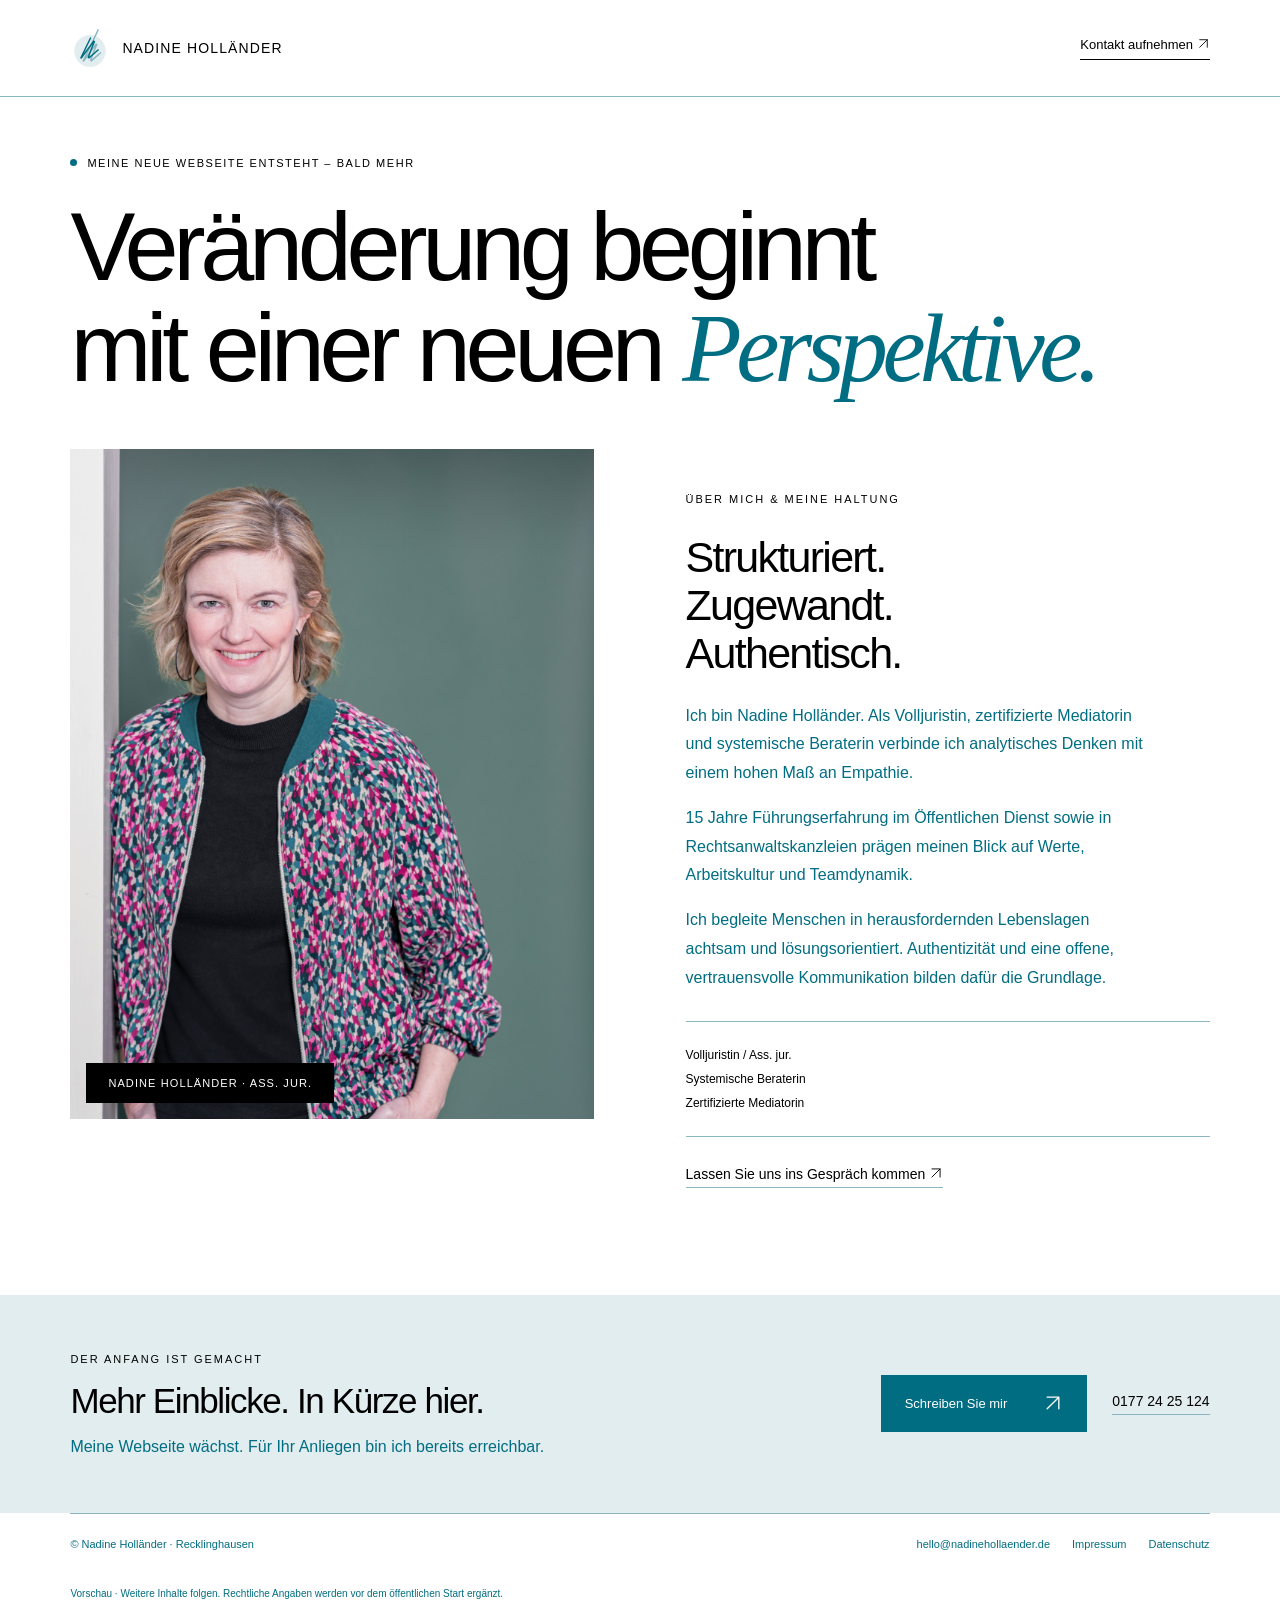
==== commit eae4483a: "Add draft legal pages and translucent compact sticky header" ====
--- a/index.html
+++ b/index.html
@@ -24,6 +24,6 @@
   <link rel="icon" href="assets/favicon.svg" type="image/svg+xml">
   <link rel="icon" href="favicon.ico" sizes="any">
   <link rel="apple-touch-icon" href="assets/apple-touch-icon.png">
-  <link rel="stylesheet" href="assets/style.css?v=4">
+  <link rel="stylesheet" href="assets/style.css?v=5">
   <script type="application/ld+json">{"@context": "https://schema.org", "@graph": [{"@type": "WebSite", "@id": "https://www.nadinehollaender.de/#website", "url": "https://www.nadinehollaender.de/", "name": "Nadine Holländer", "inLanguage": "de-DE", "publisher": {"@id": "https://www.nadinehollaender.de/#person"}}, {"@type": "WebPage", "@id": "https://www.nadinehollaender.de/#webpage", "url": "https://www.nadinehollaender.de/", "name": "Nadine Holländer | Beratung & Mediation in Recklinghausen", "description": "Veränderung beginnt mit einer neuen Perspektive. Nadine Holländer – systemische Beraterin und zertifizierte Mediatorin in Recklinghausen. Jetzt Kontakt aufnehmen.", "inLanguage": "de-DE", "isPartOf": {"@id": "https://www.nadinehollaender.de/#website"}, "about": {"@id": "https://www.nadinehollaender.de/#person"}, "primaryImageOfPage": {"@id": "https://www.nadinehollaender.de/#portrait"}}, {"@type": "Person", "@id": "https://www.nadinehollaender.de/#person", "name": "Nadine Holländer", "honorificSuffix": "Ass. jur.", "url": "https://www.nadinehollaender.de/", "image": {"@id": "https://www.nadinehollaender.de/#portrait"}, "jobTitle": ["Systemische Beraterin", "Zertifizierte Mediatorin"], "description": "Volljuristin, systemische Beraterin und zertifizierte Mediatorin mit 15 Jahren Führungserfahrung im Öffentlichen Dienst sowie in Rechtsanwaltskanzleien.", "email": "hello@nadinehollaender.de", "telephone": "+491772425124", "workLocation": {"@type": "Place", "address": {"@type": "PostalAddress", "streetAddress": "Ebbinghäuser Str. 16", "postalCode": "45659", "addressLocality": "Recklinghausen", "addressCountry": "DE"}}}, {"@type": "ImageObject", "@id": "https://www.nadinehollaender.de/#portrait", "contentUrl": "https://klasphilipp-private.github.io/hollaender/assets/nadine-hollaender.jpg", "url": "https://klasphilipp-private.github.io/hollaender/assets/nadine-hollaender.jpg", "name": "Nadine Holländer – systemische Beraterin und zertifizierte Mediatorin", "caption": "Porträt von Nadine Holländer", "width": 1400, "height": 2099, "inLanguage": "de-DE"}]}</script>
-</head><body class="editorial"><header><a class="brand" href="index.html"><img src="assets/signet.svg" alt="">NADINE HOLLÄNDER</a><a class="toplink" href="mailto:hello@nadinehollaender.de">Kontakt aufnehmen <svg class="arrow-icon" viewBox="0 0 24 24" aria-hidden="true" focusable="false" fill="none" stroke="currentColor" stroke-width="1.6" stroke-linecap="round" stroke-linejoin="round"><path d="M5 19 19 5M5 5h14v14"/></svg></a></header><main><section class="editorial-intro"><div class="status">Meine neue Webseite entsteht – bald mehr</div><h1>Veränderung beginnt<br>mit einer neuen <span>Perspektive.</span></h1></section><section class="editorial-grid"><div class="editorial-photo"><img src="assets/nadine-hollaender.jpg" alt="Nadine Holländer, systemische Beraterin und zertifizierte Mediatorin in Recklinghausen" width="1400" height="2099" fetchpriority="high" decoding="async"><span class="caption">NADINE HOLLÄNDER · ASS. JUR.</span></div><div class="bio"><span class="eyebrow">Über mich &amp; meine Haltung</span><h2>Strukturiert.<br>Zugewandt.<br>Authentisch.</h2><p>Ich bin Nadine Holländer. Als Volljuristin, zertifizierte Mediatorin und systemische Beraterin verbinde ich analytisches Denken mit einem hohen Maß an Empathie.</p><p>15 Jahre Führungserfahrung im Öffentlichen Dienst sowie in Rechtsanwaltskanzleien prägen meinen Blick auf Werte, Arbeitskultur und Teamdynamik.</p><p>Ich begleite Menschen in herausfordernden Lebenslagen achtsam und lösungsorientiert. Authentizität und eine offene, vertrauensvolle Kommunikation bilden dafür die Grundlage.</p><div class="credentials">Volljuristin / Ass. jur.<br>Systemische Beraterin<br>Zertifizierte Mediatorin</div><a class="link" href="mailto:hello@nadinehollaender.de">Lassen Sie uns ins Gespräch kommen <svg class="arrow-icon" viewBox="0 0 24 24" aria-hidden="true" focusable="false" fill="none" stroke="currentColor" stroke-width="1.6" stroke-linecap="round" stroke-linejoin="round"><path d="M5 19 19 5M5 5h14v14"/></svg></a></div></section><section class="banner"><div><span class="eyebrow">Der Anfang ist gemacht</span><h2>Mehr Einblicke. In Kürze hier.</h2><p>Meine Webseite wächst. Für Ihr Anliegen bin ich bereits erreichbar.</p></div><div class="contactlinks"><a class="button" href="mailto:hello@nadinehollaender.de">Schreiben Sie mir <span class="arrow" aria-hidden="true"><svg class="arrow-icon" viewBox="0 0 24 24" aria-hidden="true" focusable="false" fill="none" stroke="currentColor" stroke-width="1.6" stroke-linecap="round" stroke-linejoin="round"><path d="M5 19 19 5M5 5h14v14"/></svg></span></a><a class="link" href="tel:+491772425124">0177 24 25 124</a></div></section></main><footer class="footer"><span>© Nadine Holländer · Recklinghausen</span><div class="footlinks"><a href="mailto:hello@nadinehollaender.de">hello@nadinehollaender.de</a><a href="#kontaktangaben" data-dialog>Kontaktangaben</a></div></footer><div class="draftnote"><span>Vorschau · Weitere Inhalte folgen. Rechtliche Angaben werden vor dem öffentlichen Start ergänzt.</span></div><dialog id="kontaktangaben"><h2>Kontaktangaben</h2><p>Nadine Holländer, Ass. jur.<br>Systemische Beraterin · Zertifizierte Mediatorin<br>Ebbinghäuser Str. 16<br>45659 Recklinghausen</p><p><a href="tel:+491772425124">0177 24 25 124</a><br><a href="mailto:hello@nadinehollaender.de">hello@nadinehollaender.de</a></p><p>Dies ist ein Gestaltungsentwurf. Vollständiges Impressum und Datenschutzhinweise werden vor dem öffentlichen Start ergänzt.</p><button type="button" id="close-dialog">Schließen</button></dialog><script src="assets/site.js"></script></body></html>+</head><body class="editorial"><header class="site-header"><a class="brand" href="index.html"><img src="assets/signet.svg" alt="">NADINE HOLLÄNDER</a><nav class="header-nav" aria-label="Hauptnavigation"><a class="toplink" href="mailto:hello@nadinehollaender.de">Kontakt aufnehmen <svg class="arrow-icon" viewBox="0 0 24 24" aria-hidden="true" focusable="false" fill="none" stroke="currentColor" stroke-width="1.6" stroke-linecap="round" stroke-linejoin="round"><path d="M5 19 19 5M5 5h14v14"/></svg></a></nav></header><main><section class="editorial-intro"><div class="status">Meine neue Webseite entsteht – bald mehr</div><h1>Veränderung beginnt<br>mit einer neuen <span>Perspektive.</span></h1></section><section class="editorial-grid"><div class="editorial-photo"><img src="assets/nadine-hollaender.jpg" alt="Nadine Holländer, systemische Beraterin und zertifizierte Mediatorin in Recklinghausen" width="1400" height="2099" fetchpriority="high" decoding="async"><span class="caption">NADINE HOLLÄNDER · ASS. JUR.</span></div><div class="bio"><span class="eyebrow">Über mich &amp; meine Haltung</span><h2>Strukturiert.<br>Zugewandt.<br>Authentisch.</h2><p>Ich bin Nadine Holländer. Als Volljuristin, zertifizierte Mediatorin und systemische Beraterin verbinde ich analytisches Denken mit einem hohen Maß an Empathie.</p><p>15 Jahre Führungserfahrung im Öffentlichen Dienst sowie in Rechtsanwaltskanzleien prägen meinen Blick auf Werte, Arbeitskultur und Teamdynamik.</p><p>Ich begleite Menschen in herausfordernden Lebenslagen achtsam und lösungsorientiert. Authentizität und eine offene, vertrauensvolle Kommunikation bilden dafür die Grundlage.</p><div class="credentials">Volljuristin / Ass. jur.<br>Systemische Beraterin<br>Zertifizierte Mediatorin</div><a class="link" href="mailto:hello@nadinehollaender.de">Lassen Sie uns ins Gespräch kommen <svg class="arrow-icon" viewBox="0 0 24 24" aria-hidden="true" focusable="false" fill="none" stroke="currentColor" stroke-width="1.6" stroke-linecap="round" stroke-linejoin="round"><path d="M5 19 19 5M5 5h14v14"/></svg></a></div></section><section class="banner"><div><span class="eyebrow">Der Anfang ist gemacht</span><h2>Mehr Einblicke. In Kürze hier.</h2><p>Meine Webseite wächst. Für Ihr Anliegen bin ich bereits erreichbar.</p></div><div class="contactlinks"><a class="button" href="mailto:hello@nadinehollaender.de">Schreiben Sie mir <span class="arrow" aria-hidden="true"><svg class="arrow-icon" viewBox="0 0 24 24" aria-hidden="true" focusable="false" fill="none" stroke="currentColor" stroke-width="1.6" stroke-linecap="round" stroke-linejoin="round"><path d="M5 19 19 5M5 5h14v14"/></svg></span></a><a class="link" href="tel:+491772425124">0177 24 25 124</a></div></section></main><footer class="footer"><span>© Nadine Holländer · Recklinghausen</span><nav class="footlinks" aria-label="Rechtliche Informationen"><a href="mailto:hello@nadinehollaender.de">hello@nadinehollaender.de</a><a href="impressum.html">Impressum</a><a href="datenschutz.html">Datenschutz</a></nav></footer><div class="draftnote"><span>Vorschau · Weitere Inhalte folgen. Rechtliche Angaben werden vor dem öffentlichen Start ergänzt.</span></div><script src="assets/site.js?v=5"></script></body></html>
--- a/assets/style.css
+++ b/assets/style.css
@@ -5,3 +5,10 @@
 
 /* Final selected page: readable headline on narrow screens. */
 @media(max-width:650px){.editorial-intro h1{font-size:clamp(34px,8.8vw,54px);line-height:1.08}}
+
+/* Shared navigation: sticky, translucent, compact after scrolling. */
+.editorial .site-header{position:sticky;top:0;z-index:100;max-width:none;margin:0;padding:24px 5.5%;min-height:96px;background:rgba(255,255,255,.88);-webkit-backdrop-filter:blur(14px);backdrop-filter:blur(14px);border-bottom:1px solid var(--line);transition:padding .22s ease,min-height .22s ease,box-shadow .22s ease,background .22s ease}
+.site-header .brand img{width:40px;height:48px;transition:width .22s ease,height .22s ease}.header-nav{display:flex;align-items:center;gap:24px}.editorial .site-header.is-compact{padding-top:12px;padding-bottom:12px;min-height:72px;background:rgba(255,255,255,.94);box-shadow:0 6px 22px #00000008}.site-header.is-compact .brand img{width:32px;height:38px}.footer .footlinks{flex-wrap:wrap;align-items:center;row-gap:14px}.footer a:hover{text-decoration:underline;text-underline-offset:4px}html{scroll-padding-top:110px}
+.legal-main{max-width:1000px;margin:0 auto;padding:45px 5.5% 80px}.backlink{display:inline-block;margin-bottom:34px;font-size:13px;text-underline-offset:4px}.legal-main h1{font-size:clamp(42px,6vw,72px);margin:17px 0 30px}.legal-draft{padding:24px;background:var(--light);border:1px solid var(--line);font-size:14px;line-height:1.7;margin-bottom:42px}.legal-draft strong{color:var(--teal)}.legal-draft p{margin:9px 0 0}.legal-section{margin:0 0 35px}.legal-section h2{font-size:26px;line-height:1.3;letter-spacing:-.02em;margin-bottom:16px}.legal-section p{font-size:15px;line-height:1.8;margin:0 0 16px;overflow-wrap:anywhere}.legal-section a{color:var(--teal);text-underline-offset:3px}.missing{background:var(--light);border-left:4px solid var(--teal);padding:20px 22px;margin:20px 0 26px}.missing strong{font-size:14px;line-height:1.6;color:var(--teal);display:block}.missing p{margin:8px 0 0;font-size:14px}
+@media(max-width:650px){.editorial .site-header{padding:18px 6%;min-height:84px}.site-header .brand img{width:32px;height:42px}.editorial .site-header.is-compact{padding-top:10px;padding-bottom:10px;min-height:64px}.site-header.is-compact .brand img{width:28px;height:34px}.header-nav{gap:12px}.legal-main{padding:28px 6% 45px}.legal-main h1{font-size:43px}.legal-section h2{font-size:24px}.legal-draft{padding:20px}.missing{padding:18px}.footer .footlinks{gap:16px 22px}.footer .footlinks a:first-child{flex-basis:100%}}
+@media(prefers-reduced-motion:reduce){.site-header,.site-header .brand img{transition:none!important}}
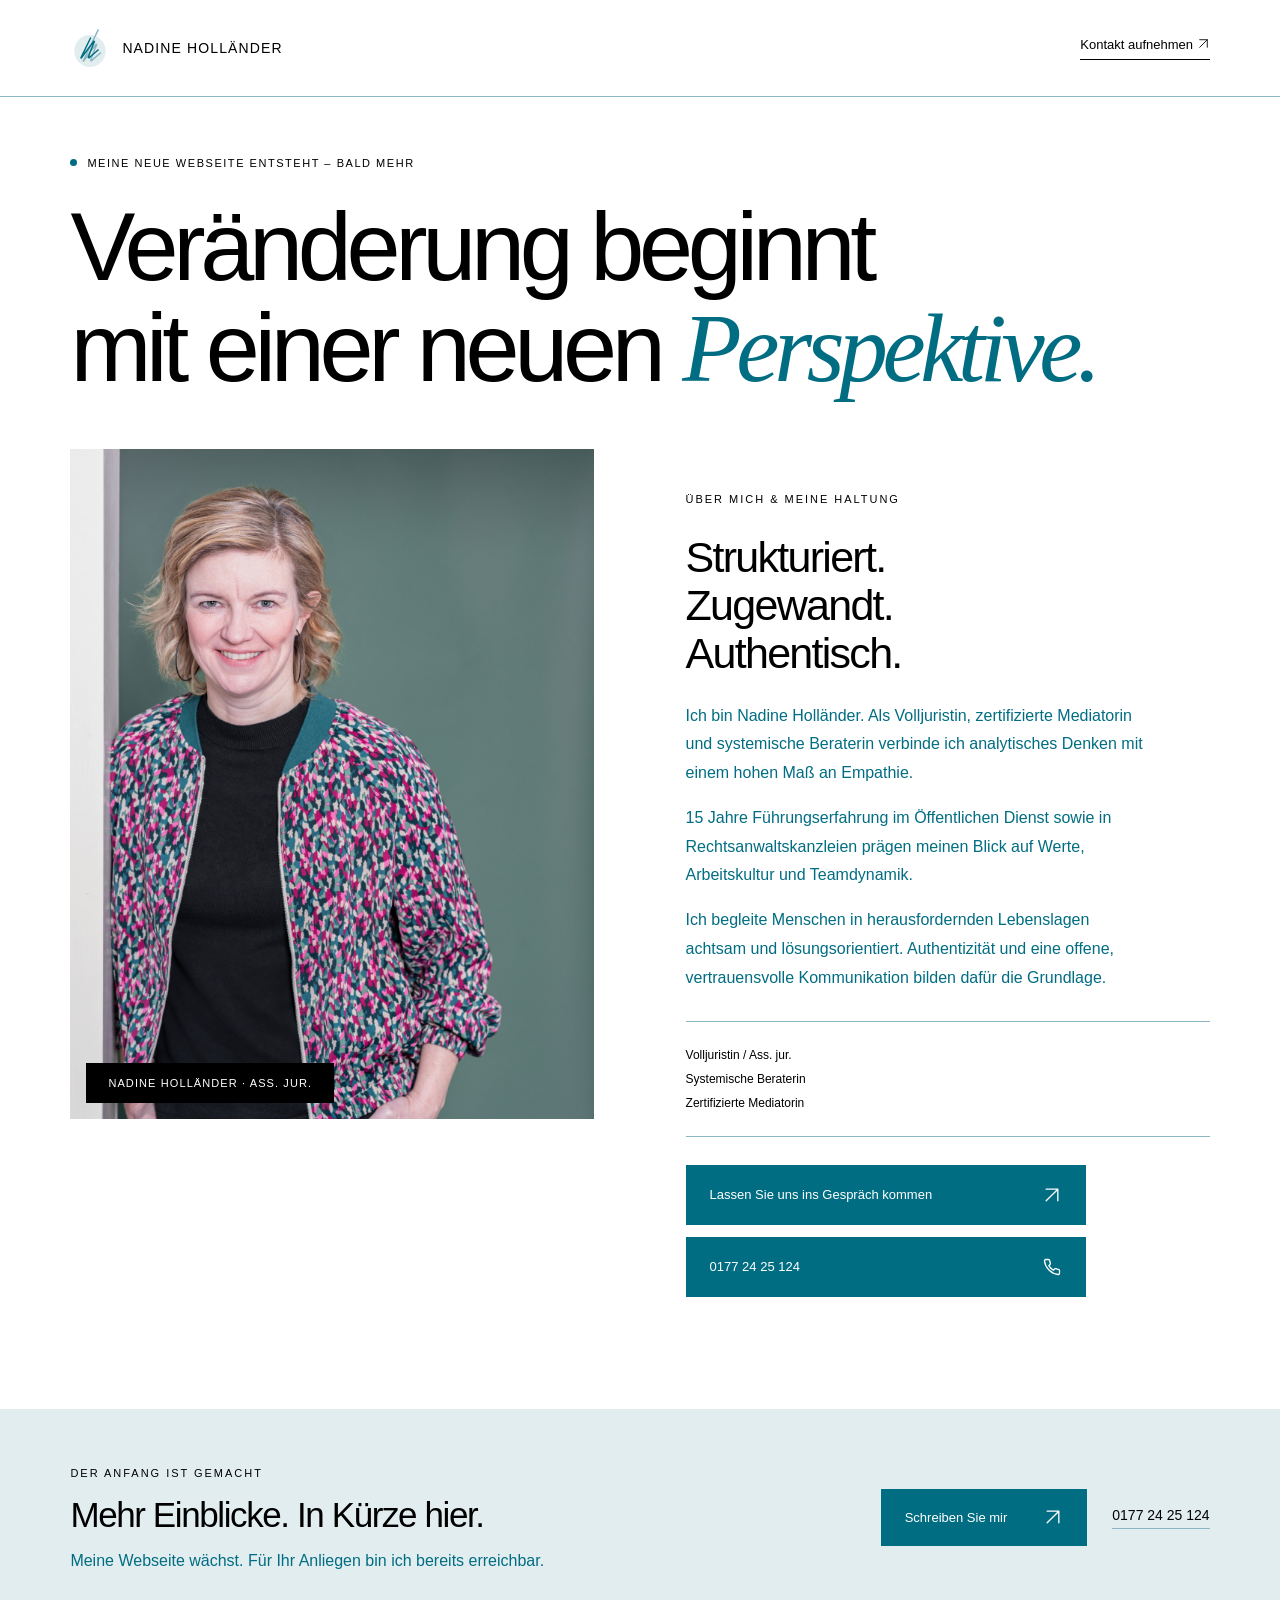
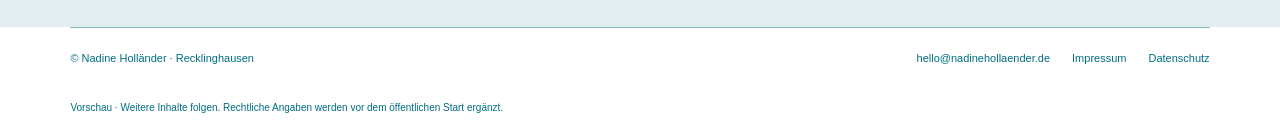
==== commit f72d737e: "Add stacked contact buttons and incorporate confirmed legal details" ====
--- a/index.html
+++ b/index.html
@@ -24,6 +24,6 @@
   <link rel="icon" href="assets/favicon.svg" type="image/svg+xml">
   <link rel="icon" href="favicon.ico" sizes="any">
   <link rel="apple-touch-icon" href="assets/apple-touch-icon.png">
-  <link rel="stylesheet" href="assets/style.css?v=5">
+  <link rel="stylesheet" href="assets/style.css?v=6">
   <script type="application/ld+json">{"@context": "https://schema.org", "@graph": [{"@type": "WebSite", "@id": "https://www.nadinehollaender.de/#website", "url": "https://www.nadinehollaender.de/", "name": "Nadine Holländer", "inLanguage": "de-DE", "publisher": {"@id": "https://www.nadinehollaender.de/#person"}}, {"@type": "WebPage", "@id": "https://www.nadinehollaender.de/#webpage", "url": "https://www.nadinehollaender.de/", "name": "Nadine Holländer | Beratung & Mediation in Recklinghausen", "description": "Veränderung beginnt mit einer neuen Perspektive. Nadine Holländer – systemische Beraterin und zertifizierte Mediatorin in Recklinghausen. Jetzt Kontakt aufnehmen.", "inLanguage": "de-DE", "isPartOf": {"@id": "https://www.nadinehollaender.de/#website"}, "about": {"@id": "https://www.nadinehollaender.de/#person"}, "primaryImageOfPage": {"@id": "https://www.nadinehollaender.de/#portrait"}}, {"@type": "Person", "@id": "https://www.nadinehollaender.de/#person", "name": "Nadine Holländer", "honorificSuffix": "Ass. jur.", "url": "https://www.nadinehollaender.de/", "image": {"@id": "https://www.nadinehollaender.de/#portrait"}, "jobTitle": ["Systemische Beraterin", "Zertifizierte Mediatorin"], "description": "Volljuristin, systemische Beraterin und zertifizierte Mediatorin mit 15 Jahren Führungserfahrung im Öffentlichen Dienst sowie in Rechtsanwaltskanzleien.", "email": "hello@nadinehollaender.de", "telephone": "+491772425124", "workLocation": {"@type": "Place", "address": {"@type": "PostalAddress", "streetAddress": "Ebbinghäuser Str. 16", "postalCode": "45659", "addressLocality": "Recklinghausen", "addressCountry": "DE"}}}, {"@type": "ImageObject", "@id": "https://www.nadinehollaender.de/#portrait", "contentUrl": "https://klasphilipp-private.github.io/hollaender/assets/nadine-hollaender.jpg", "url": "https://klasphilipp-private.github.io/hollaender/assets/nadine-hollaender.jpg", "name": "Nadine Holländer – systemische Beraterin und zertifizierte Mediatorin", "caption": "Porträt von Nadine Holländer", "width": 1400, "height": 2099, "inLanguage": "de-DE"}]}</script>
-</head><body class="editorial"><header class="site-header"><a class="brand" href="index.html"><img src="assets/signet.svg" alt="">NADINE HOLLÄNDER</a><nav class="header-nav" aria-label="Hauptnavigation"><a class="toplink" href="mailto:hello@nadinehollaender.de">Kontakt aufnehmen <svg class="arrow-icon" viewBox="0 0 24 24" aria-hidden="true" focusable="false" fill="none" stroke="currentColor" stroke-width="1.6" stroke-linecap="round" stroke-linejoin="round"><path d="M5 19 19 5M5 5h14v14"/></svg></a></nav></header><main><section class="editorial-intro"><div class="status">Meine neue Webseite entsteht – bald mehr</div><h1>Veränderung beginnt<br>mit einer neuen <span>Perspektive.</span></h1></section><section class="editorial-grid"><div class="editorial-photo"><img src="assets/nadine-hollaender.jpg" alt="Nadine Holländer, systemische Beraterin und zertifizierte Mediatorin in Recklinghausen" width="1400" height="2099" fetchpriority="high" decoding="async"><span class="caption">NADINE HOLLÄNDER · ASS. JUR.</span></div><div class="bio"><span class="eyebrow">Über mich &amp; meine Haltung</span><h2>Strukturiert.<br>Zugewandt.<br>Authentisch.</h2><p>Ich bin Nadine Holländer. Als Volljuristin, zertifizierte Mediatorin und systemische Beraterin verbinde ich analytisches Denken mit einem hohen Maß an Empathie.</p><p>15 Jahre Führungserfahrung im Öffentlichen Dienst sowie in Rechtsanwaltskanzleien prägen meinen Blick auf Werte, Arbeitskultur und Teamdynamik.</p><p>Ich begleite Menschen in herausfordernden Lebenslagen achtsam und lösungsorientiert. Authentizität und eine offene, vertrauensvolle Kommunikation bilden dafür die Grundlage.</p><div class="credentials">Volljuristin / Ass. jur.<br>Systemische Beraterin<br>Zertifizierte Mediatorin</div><a class="link" href="mailto:hello@nadinehollaender.de">Lassen Sie uns ins Gespräch kommen <svg class="arrow-icon" viewBox="0 0 24 24" aria-hidden="true" focusable="false" fill="none" stroke="currentColor" stroke-width="1.6" stroke-linecap="round" stroke-linejoin="round"><path d="M5 19 19 5M5 5h14v14"/></svg></a></div></section><section class="banner"><div><span class="eyebrow">Der Anfang ist gemacht</span><h2>Mehr Einblicke. In Kürze hier.</h2><p>Meine Webseite wächst. Für Ihr Anliegen bin ich bereits erreichbar.</p></div><div class="contactlinks"><a class="button" href="mailto:hello@nadinehollaender.de">Schreiben Sie mir <span class="arrow" aria-hidden="true"><svg class="arrow-icon" viewBox="0 0 24 24" aria-hidden="true" focusable="false" fill="none" stroke="currentColor" stroke-width="1.6" stroke-linecap="round" stroke-linejoin="round"><path d="M5 19 19 5M5 5h14v14"/></svg></span></a><a class="link" href="tel:+491772425124">0177 24 25 124</a></div></section></main><footer class="footer"><span>© Nadine Holländer · Recklinghausen</span><nav class="footlinks" aria-label="Rechtliche Informationen"><a href="mailto:hello@nadinehollaender.de">hello@nadinehollaender.de</a><a href="impressum.html">Impressum</a><a href="datenschutz.html">Datenschutz</a></nav></footer><div class="draftnote"><span>Vorschau · Weitere Inhalte folgen. Rechtliche Angaben werden vor dem öffentlichen Start ergänzt.</span></div><script src="assets/site.js?v=5"></script></body></html>+</head><body class="editorial"><header class="site-header"><a class="brand" href="index.html"><img src="assets/signet.svg" alt="">NADINE HOLLÄNDER</a><nav class="header-nav" aria-label="Hauptnavigation"><a class="toplink" href="mailto:hello@nadinehollaender.de">Kontakt aufnehmen <svg class="arrow-icon" viewBox="0 0 24 24" aria-hidden="true" focusable="false" fill="none" stroke="currentColor" stroke-width="1.6" stroke-linecap="round" stroke-linejoin="round"><path d="M5 19 19 5M5 5h14v14"/></svg></a></nav></header><main><section class="editorial-intro"><div class="status">Meine neue Webseite entsteht – bald mehr</div><h1>Veränderung beginnt<br>mit einer neuen <span>Perspektive.</span></h1></section><section class="editorial-grid"><div class="editorial-photo"><img src="assets/nadine-hollaender.jpg" alt="Nadine Holländer, systemische Beraterin und zertifizierte Mediatorin in Recklinghausen" width="1400" height="2099" fetchpriority="high" decoding="async"><span class="caption">NADINE HOLLÄNDER · ASS. JUR.</span></div><div class="bio"><span class="eyebrow">Über mich &amp; meine Haltung</span><h2>Strukturiert.<br>Zugewandt.<br>Authentisch.</h2><p>Ich bin Nadine Holländer. Als Volljuristin, zertifizierte Mediatorin und systemische Beraterin verbinde ich analytisches Denken mit einem hohen Maß an Empathie.</p><p>15 Jahre Führungserfahrung im Öffentlichen Dienst sowie in Rechtsanwaltskanzleien prägen meinen Blick auf Werte, Arbeitskultur und Teamdynamik.</p><p>Ich begleite Menschen in herausfordernden Lebenslagen achtsam und lösungsorientiert. Authentizität und eine offene, vertrauensvolle Kommunikation bilden dafür die Grundlage.</p><div class="credentials">Volljuristin / Ass. jur.<br>Systemische Beraterin<br>Zertifizierte Mediatorin</div><div class="bio-actions"><a class="button" href="mailto:hello@nadinehollaender.de"><span>Lassen Sie uns ins Gespräch kommen</span><svg class="arrow-icon" viewBox="0 0 24 24" aria-hidden="true" focusable="false" fill="none" stroke="currentColor" stroke-width="1.6" stroke-linecap="round" stroke-linejoin="round"><path d="M5 19 19 5M5 5h14v14"/></svg></a><a class="button" href="tel:+491772425124"><span>0177 24 25 124</span><svg class="arrow-icon" viewBox="0 0 24 24" aria-hidden="true" focusable="false" fill="none" stroke="currentColor" stroke-width="1.6" stroke-linecap="round" stroke-linejoin="round"><path d="M21 16.4v3a1.6 1.6 0 0 1-1.8 1.6A18.8 18.8 0 0 1 3 4.8 1.6 1.6 0 0 1 4.6 3h3a1.6 1.6 0 0 1 1.6 1.4c.1 1 .4 2 .8 2.9a1.6 1.6 0 0 1-.4 1.7L8.2 10.4a15 15 0 0 0 5.4 5.4l1.4-1.4a1.6 1.6 0 0 1 1.7-.4c.9.4 1.9.7 2.9.8a1.6 1.6 0 0 1 1.4 1.6Z"/></svg></a></div></div></section><section class="banner"><div><span class="eyebrow">Der Anfang ist gemacht</span><h2>Mehr Einblicke. In Kürze hier.</h2><p>Meine Webseite wächst. Für Ihr Anliegen bin ich bereits erreichbar.</p></div><div class="contactlinks"><a class="button" href="mailto:hello@nadinehollaender.de">Schreiben Sie mir <span class="arrow" aria-hidden="true"><svg class="arrow-icon" viewBox="0 0 24 24" aria-hidden="true" focusable="false" fill="none" stroke="currentColor" stroke-width="1.6" stroke-linecap="round" stroke-linejoin="round"><path d="M5 19 19 5M5 5h14v14"/></svg></span></a><a class="link" href="tel:+491772425124">0177 24 25 124</a></div></section></main><footer class="footer"><span>© Nadine Holländer · Recklinghausen</span><nav class="footlinks" aria-label="Rechtliche Informationen"><a href="mailto:hello@nadinehollaender.de">hello@nadinehollaender.de</a><a href="impressum.html">Impressum</a><a href="datenschutz.html">Datenschutz</a></nav></footer><div class="draftnote"><span>Vorschau · Weitere Inhalte folgen. Rechtliche Angaben werden vor dem öffentlichen Start ergänzt.</span></div><script src="assets/site.js?v=5"></script></body></html>
--- a/assets/style.css
+++ b/assets/style.css
@@ -12,3 +12,6 @@
 .legal-main{max-width:1000px;margin:0 auto;padding:45px 5.5% 80px}.backlink{display:inline-block;margin-bottom:34px;font-size:13px;text-underline-offset:4px}.legal-main h1{font-size:clamp(42px,6vw,72px);margin:17px 0 30px}.legal-draft{padding:24px;background:var(--light);border:1px solid var(--line);font-size:14px;line-height:1.7;margin-bottom:42px}.legal-draft strong{color:var(--teal)}.legal-draft p{margin:9px 0 0}.legal-section{margin:0 0 35px}.legal-section h2{font-size:26px;line-height:1.3;letter-spacing:-.02em;margin-bottom:16px}.legal-section p{font-size:15px;line-height:1.8;margin:0 0 16px;overflow-wrap:anywhere}.legal-section a{color:var(--teal);text-underline-offset:3px}.missing{background:var(--light);border-left:4px solid var(--teal);padding:20px 22px;margin:20px 0 26px}.missing strong{font-size:14px;line-height:1.6;color:var(--teal);display:block}.missing p{margin:8px 0 0;font-size:14px}
 @media(max-width:650px){.editorial .site-header{padding:18px 6%;min-height:84px}.site-header .brand img{width:32px;height:42px}.editorial .site-header.is-compact{padding-top:10px;padding-bottom:10px;min-height:64px}.site-header.is-compact .brand img{width:28px;height:34px}.header-nav{gap:12px}.legal-main{padding:28px 6% 45px}.legal-main h1{font-size:43px}.legal-section h2{font-size:24px}.legal-draft{padding:20px}.missing{padding:18px}.footer .footlinks{gap:16px 22px}.footer .footlinks a:first-child{flex-basis:100%}}
 @media(prefers-reduced-motion:reduce){.site-header,.site-header .brand img{transition:none!important}}
+
+/* Equal-sized, stacked contact buttons in the profile. */
+.bio-actions{display:flex;flex-direction:column;gap:12px;width:100%;max-width:400px}.bio-actions .button{width:100%;min-height:60px;justify-content:space-between;gap:16px;line-height:1.5}.bio-actions .arrow-icon{width:20px;height:20px}
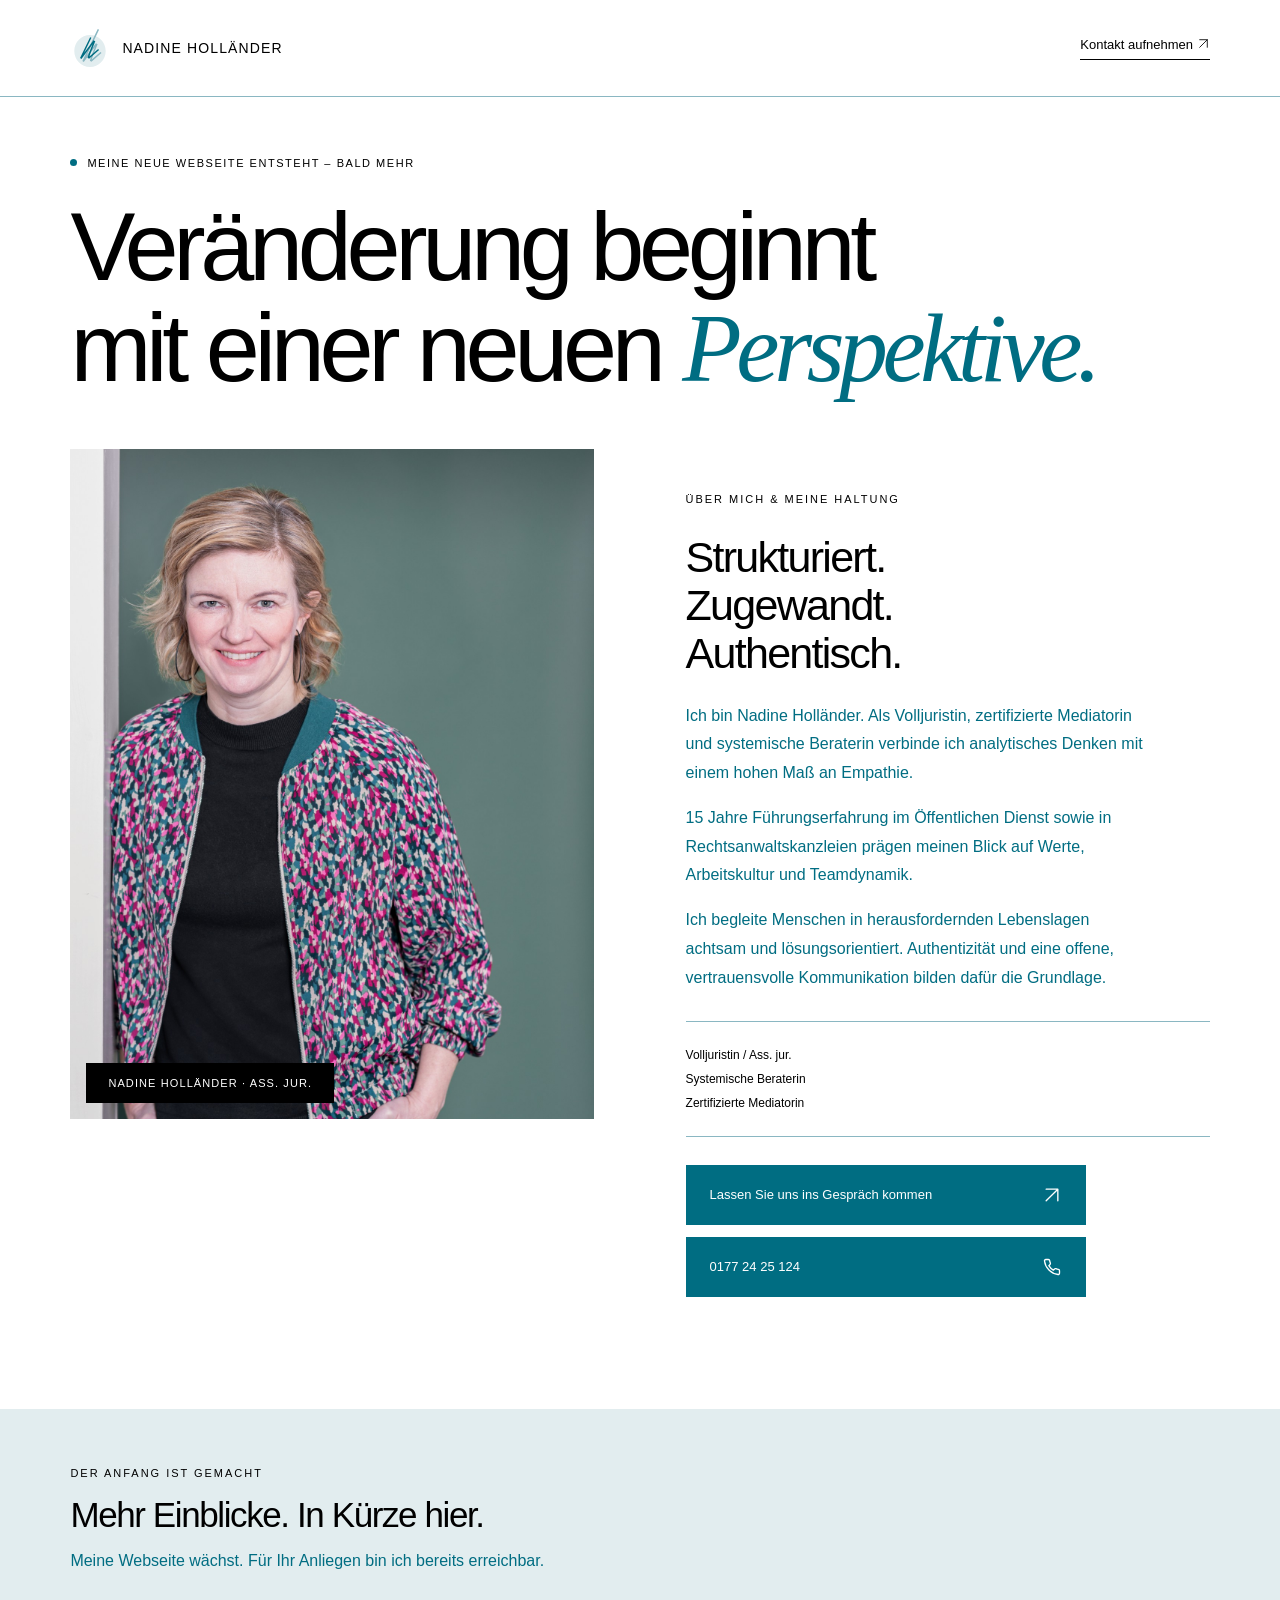
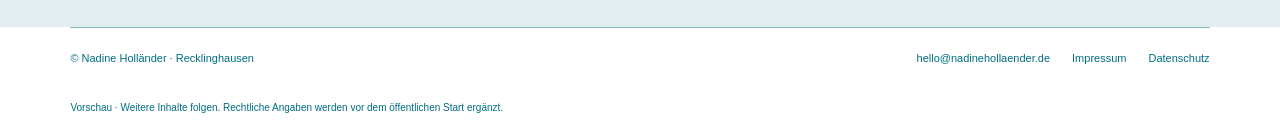
==== commit 2a13e218: "Remove duplicate contact actions from more insights section" ====
--- a/index.html
+++ b/index.html
@@ -26,4 +26,4 @@
   <link rel="apple-touch-icon" href="assets/apple-touch-icon.png">
   <link rel="stylesheet" href="assets/style.css?v=6">
   <script type="application/ld+json">{"@context": "https://schema.org", "@graph": [{"@type": "WebSite", "@id": "https://www.nadinehollaender.de/#website", "url": "https://www.nadinehollaender.de/", "name": "Nadine Holländer", "inLanguage": "de-DE", "publisher": {"@id": "https://www.nadinehollaender.de/#person"}}, {"@type": "WebPage", "@id": "https://www.nadinehollaender.de/#webpage", "url": "https://www.nadinehollaender.de/", "name": "Nadine Holländer | Beratung & Mediation in Recklinghausen", "description": "Veränderung beginnt mit einer neuen Perspektive. Nadine Holländer – systemische Beraterin und zertifizierte Mediatorin in Recklinghausen. Jetzt Kontakt aufnehmen.", "inLanguage": "de-DE", "isPartOf": {"@id": "https://www.nadinehollaender.de/#website"}, "about": {"@id": "https://www.nadinehollaender.de/#person"}, "primaryImageOfPage": {"@id": "https://www.nadinehollaender.de/#portrait"}}, {"@type": "Person", "@id": "https://www.nadinehollaender.de/#person", "name": "Nadine Holländer", "honorificSuffix": "Ass. jur.", "url": "https://www.nadinehollaender.de/", "image": {"@id": "https://www.nadinehollaender.de/#portrait"}, "jobTitle": ["Systemische Beraterin", "Zertifizierte Mediatorin"], "description": "Volljuristin, systemische Beraterin und zertifizierte Mediatorin mit 15 Jahren Führungserfahrung im Öffentlichen Dienst sowie in Rechtsanwaltskanzleien.", "email": "hello@nadinehollaender.de", "telephone": "+491772425124", "workLocation": {"@type": "Place", "address": {"@type": "PostalAddress", "streetAddress": "Ebbinghäuser Str. 16", "postalCode": "45659", "addressLocality": "Recklinghausen", "addressCountry": "DE"}}}, {"@type": "ImageObject", "@id": "https://www.nadinehollaender.de/#portrait", "contentUrl": "https://klasphilipp-private.github.io/hollaender/assets/nadine-hollaender.jpg", "url": "https://klasphilipp-private.github.io/hollaender/assets/nadine-hollaender.jpg", "name": "Nadine Holländer – systemische Beraterin und zertifizierte Mediatorin", "caption": "Porträt von Nadine Holländer", "width": 1400, "height": 2099, "inLanguage": "de-DE"}]}</script>
-</head><body class="editorial"><header class="site-header"><a class="brand" href="index.html"><img src="assets/signet.svg" alt="">NADINE HOLLÄNDER</a><nav class="header-nav" aria-label="Hauptnavigation"><a class="toplink" href="mailto:hello@nadinehollaender.de">Kontakt aufnehmen <svg class="arrow-icon" viewBox="0 0 24 24" aria-hidden="true" focusable="false" fill="none" stroke="currentColor" stroke-width="1.6" stroke-linecap="round" stroke-linejoin="round"><path d="M5 19 19 5M5 5h14v14"/></svg></a></nav></header><main><section class="editorial-intro"><div class="status">Meine neue Webseite entsteht – bald mehr</div><h1>Veränderung beginnt<br>mit einer neuen <span>Perspektive.</span></h1></section><section class="editorial-grid"><div class="editorial-photo"><img src="assets/nadine-hollaender.jpg" alt="Nadine Holländer, systemische Beraterin und zertifizierte Mediatorin in Recklinghausen" width="1400" height="2099" fetchpriority="high" decoding="async"><span class="caption">NADINE HOLLÄNDER · ASS. JUR.</span></div><div class="bio"><span class="eyebrow">Über mich &amp; meine Haltung</span><h2>Strukturiert.<br>Zugewandt.<br>Authentisch.</h2><p>Ich bin Nadine Holländer. Als Volljuristin, zertifizierte Mediatorin und systemische Beraterin verbinde ich analytisches Denken mit einem hohen Maß an Empathie.</p><p>15 Jahre Führungserfahrung im Öffentlichen Dienst sowie in Rechtsanwaltskanzleien prägen meinen Blick auf Werte, Arbeitskultur und Teamdynamik.</p><p>Ich begleite Menschen in herausfordernden Lebenslagen achtsam und lösungsorientiert. Authentizität und eine offene, vertrauensvolle Kommunikation bilden dafür die Grundlage.</p><div class="credentials">Volljuristin / Ass. jur.<br>Systemische Beraterin<br>Zertifizierte Mediatorin</div><div class="bio-actions"><a class="button" href="mailto:hello@nadinehollaender.de"><span>Lassen Sie uns ins Gespräch kommen</span><svg class="arrow-icon" viewBox="0 0 24 24" aria-hidden="true" focusable="false" fill="none" stroke="currentColor" stroke-width="1.6" stroke-linecap="round" stroke-linejoin="round"><path d="M5 19 19 5M5 5h14v14"/></svg></a><a class="button" href="tel:+491772425124"><span>0177 24 25 124</span><svg class="arrow-icon" viewBox="0 0 24 24" aria-hidden="true" focusable="false" fill="none" stroke="currentColor" stroke-width="1.6" stroke-linecap="round" stroke-linejoin="round"><path d="M21 16.4v3a1.6 1.6 0 0 1-1.8 1.6A18.8 18.8 0 0 1 3 4.8 1.6 1.6 0 0 1 4.6 3h3a1.6 1.6 0 0 1 1.6 1.4c.1 1 .4 2 .8 2.9a1.6 1.6 0 0 1-.4 1.7L8.2 10.4a15 15 0 0 0 5.4 5.4l1.4-1.4a1.6 1.6 0 0 1 1.7-.4c.9.4 1.9.7 2.9.8a1.6 1.6 0 0 1 1.4 1.6Z"/></svg></a></div></div></section><section class="banner"><div><span class="eyebrow">Der Anfang ist gemacht</span><h2>Mehr Einblicke. In Kürze hier.</h2><p>Meine Webseite wächst. Für Ihr Anliegen bin ich bereits erreichbar.</p></div><div class="contactlinks"><a class="button" href="mailto:hello@nadinehollaender.de">Schreiben Sie mir <span class="arrow" aria-hidden="true"><svg class="arrow-icon" viewBox="0 0 24 24" aria-hidden="true" focusable="false" fill="none" stroke="currentColor" stroke-width="1.6" stroke-linecap="round" stroke-linejoin="round"><path d="M5 19 19 5M5 5h14v14"/></svg></span></a><a class="link" href="tel:+491772425124">0177 24 25 124</a></div></section></main><footer class="footer"><span>© Nadine Holländer · Recklinghausen</span><nav class="footlinks" aria-label="Rechtliche Informationen"><a href="mailto:hello@nadinehollaender.de">hello@nadinehollaender.de</a><a href="impressum.html">Impressum</a><a href="datenschutz.html">Datenschutz</a></nav></footer><div class="draftnote"><span>Vorschau · Weitere Inhalte folgen. Rechtliche Angaben werden vor dem öffentlichen Start ergänzt.</span></div><script src="assets/site.js?v=5"></script></body></html>+</head><body class="editorial"><header class="site-header"><a class="brand" href="index.html"><img src="assets/signet.svg" alt="">NADINE HOLLÄNDER</a><nav class="header-nav" aria-label="Hauptnavigation"><a class="toplink" href="mailto:hello@nadinehollaender.de">Kontakt aufnehmen <svg class="arrow-icon" viewBox="0 0 24 24" aria-hidden="true" focusable="false" fill="none" stroke="currentColor" stroke-width="1.6" stroke-linecap="round" stroke-linejoin="round"><path d="M5 19 19 5M5 5h14v14"/></svg></a></nav></header><main><section class="editorial-intro"><div class="status">Meine neue Webseite entsteht – bald mehr</div><h1>Veränderung beginnt<br>mit einer neuen <span>Perspektive.</span></h1></section><section class="editorial-grid"><div class="editorial-photo"><img src="assets/nadine-hollaender.jpg" alt="Nadine Holländer, systemische Beraterin und zertifizierte Mediatorin in Recklinghausen" width="1400" height="2099" fetchpriority="high" decoding="async"><span class="caption">NADINE HOLLÄNDER · ASS. JUR.</span></div><div class="bio"><span class="eyebrow">Über mich &amp; meine Haltung</span><h2>Strukturiert.<br>Zugewandt.<br>Authentisch.</h2><p>Ich bin Nadine Holländer. Als Volljuristin, zertifizierte Mediatorin und systemische Beraterin verbinde ich analytisches Denken mit einem hohen Maß an Empathie.</p><p>15 Jahre Führungserfahrung im Öffentlichen Dienst sowie in Rechtsanwaltskanzleien prägen meinen Blick auf Werte, Arbeitskultur und Teamdynamik.</p><p>Ich begleite Menschen in herausfordernden Lebenslagen achtsam und lösungsorientiert. Authentizität und eine offene, vertrauensvolle Kommunikation bilden dafür die Grundlage.</p><div class="credentials">Volljuristin / Ass. jur.<br>Systemische Beraterin<br>Zertifizierte Mediatorin</div><div class="bio-actions"><a class="button" href="mailto:hello@nadinehollaender.de"><span>Lassen Sie uns ins Gespräch kommen</span><svg class="arrow-icon" viewBox="0 0 24 24" aria-hidden="true" focusable="false" fill="none" stroke="currentColor" stroke-width="1.6" stroke-linecap="round" stroke-linejoin="round"><path d="M5 19 19 5M5 5h14v14"/></svg></a><a class="button" href="tel:+491772425124"><span>0177 24 25 124</span><svg class="arrow-icon" viewBox="0 0 24 24" aria-hidden="true" focusable="false" fill="none" stroke="currentColor" stroke-width="1.6" stroke-linecap="round" stroke-linejoin="round"><path d="M21 16.4v3a1.6 1.6 0 0 1-1.8 1.6A18.8 18.8 0 0 1 3 4.8 1.6 1.6 0 0 1 4.6 3h3a1.6 1.6 0 0 1 1.6 1.4c.1 1 .4 2 .8 2.9a1.6 1.6 0 0 1-.4 1.7L8.2 10.4a15 15 0 0 0 5.4 5.4l1.4-1.4a1.6 1.6 0 0 1 1.7-.4c.9.4 1.9.7 2.9.8a1.6 1.6 0 0 1 1.4 1.6Z"/></svg></a></div></div></section><section class="banner"><div><span class="eyebrow">Der Anfang ist gemacht</span><h2>Mehr Einblicke. In Kürze hier.</h2><p>Meine Webseite wächst. Für Ihr Anliegen bin ich bereits erreichbar.</p></div></section></main><footer class="footer"><span>© Nadine Holländer · Recklinghausen</span><nav class="footlinks" aria-label="Rechtliche Informationen"><a href="mailto:hello@nadinehollaender.de">hello@nadinehollaender.de</a><a href="impressum.html">Impressum</a><a href="datenschutz.html">Datenschutz</a></nav></footer><div class="draftnote"><span>Vorschau · Weitere Inhalte folgen. Rechtliche Angaben werden vor dem öffentlichen Start ergänzt.</span></div><script src="assets/site.js?v=5"></script></body></html>
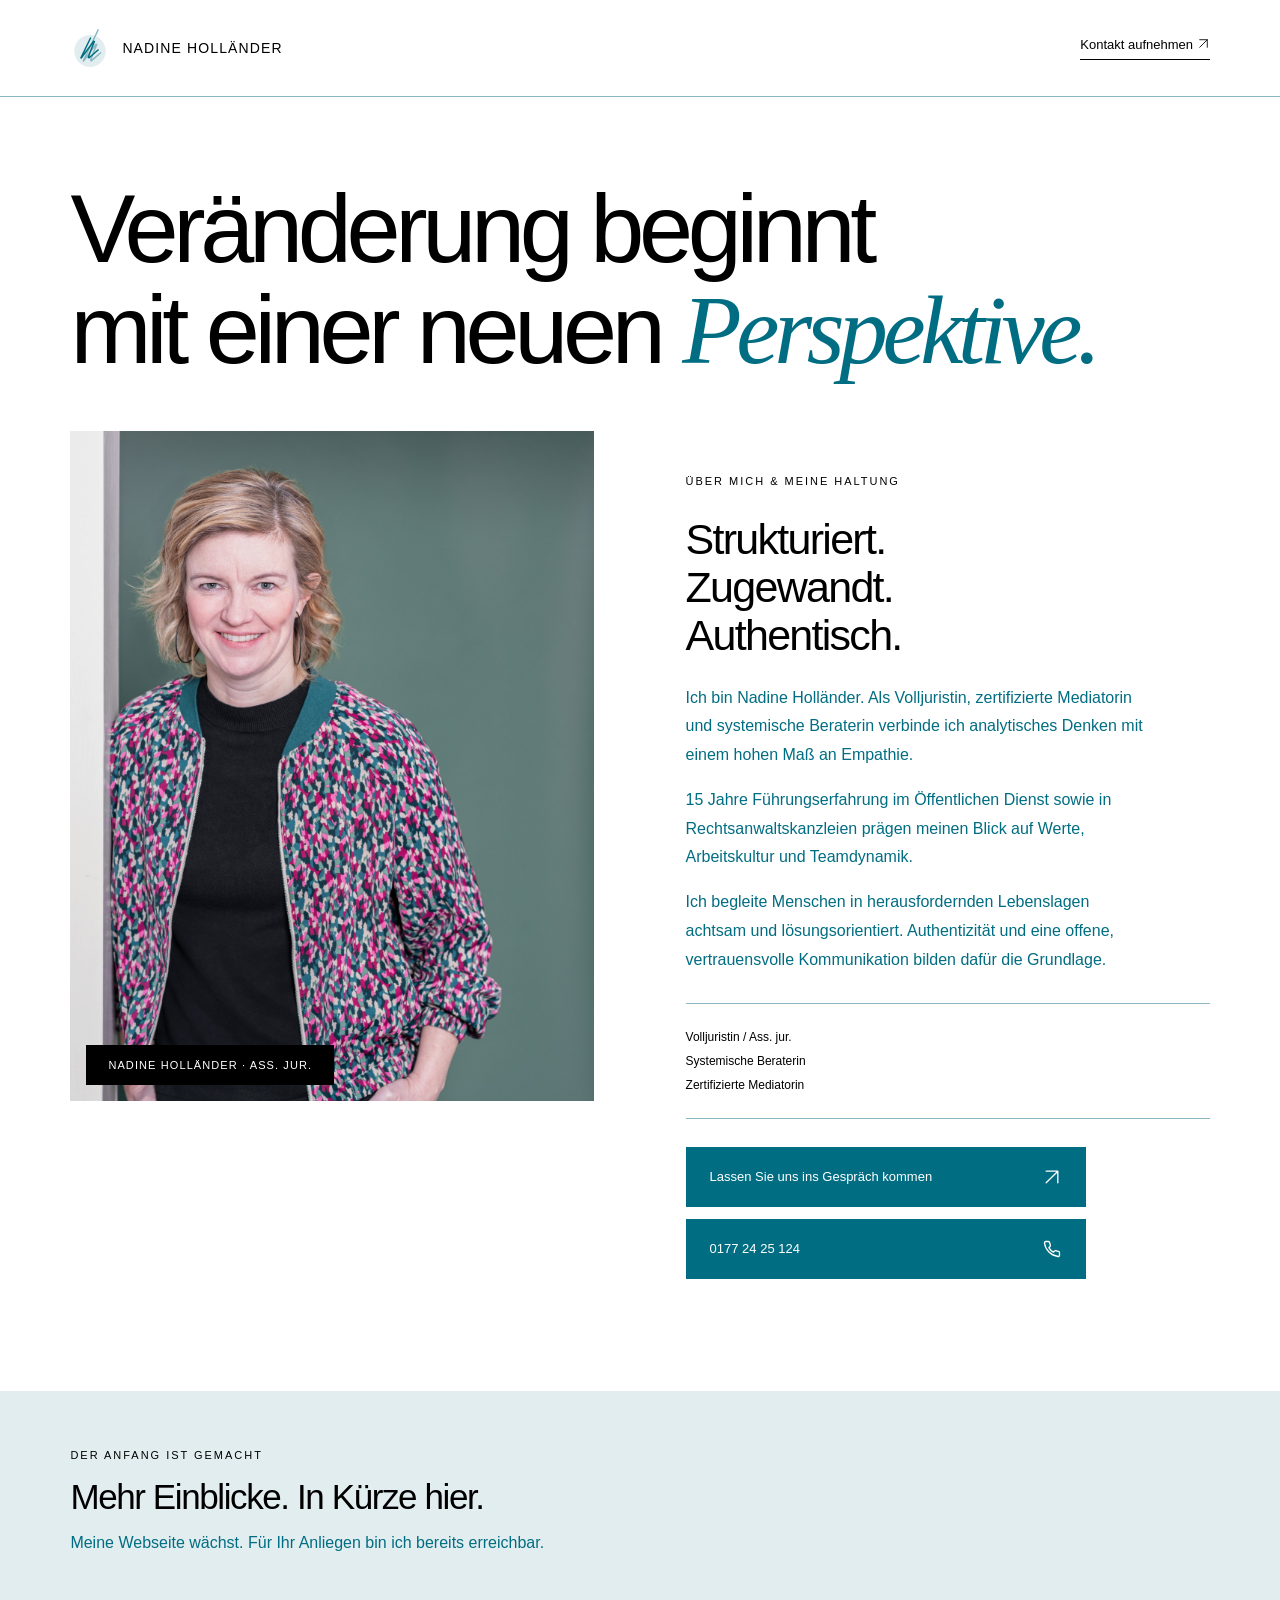
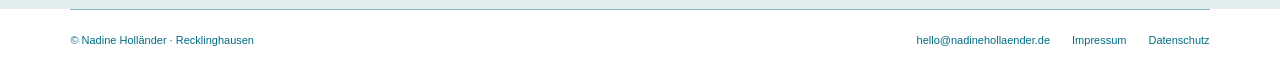
==== commit ee6ca88c: "Finalize visitor-facing legal copy and record future privacy review reminder" ====
--- a/index.html
+++ b/index.html
@@ -26,4 +26,4 @@
   <link rel="apple-touch-icon" href="assets/apple-touch-icon.png">
   <link rel="stylesheet" href="assets/style.css?v=6">
   <script type="application/ld+json">{"@context": "https://schema.org", "@graph": [{"@type": "WebSite", "@id": "https://www.nadinehollaender.de/#website", "url": "https://www.nadinehollaender.de/", "name": "Nadine Holländer", "inLanguage": "de-DE", "publisher": {"@id": "https://www.nadinehollaender.de/#person"}}, {"@type": "WebPage", "@id": "https://www.nadinehollaender.de/#webpage", "url": "https://www.nadinehollaender.de/", "name": "Nadine Holländer | Beratung & Mediation in Recklinghausen", "description": "Veränderung beginnt mit einer neuen Perspektive. Nadine Holländer – systemische Beraterin und zertifizierte Mediatorin in Recklinghausen. Jetzt Kontakt aufnehmen.", "inLanguage": "de-DE", "isPartOf": {"@id": "https://www.nadinehollaender.de/#website"}, "about": {"@id": "https://www.nadinehollaender.de/#person"}, "primaryImageOfPage": {"@id": "https://www.nadinehollaender.de/#portrait"}}, {"@type": "Person", "@id": "https://www.nadinehollaender.de/#person", "name": "Nadine Holländer", "honorificSuffix": "Ass. jur.", "url": "https://www.nadinehollaender.de/", "image": {"@id": "https://www.nadinehollaender.de/#portrait"}, "jobTitle": ["Systemische Beraterin", "Zertifizierte Mediatorin"], "description": "Volljuristin, systemische Beraterin und zertifizierte Mediatorin mit 15 Jahren Führungserfahrung im Öffentlichen Dienst sowie in Rechtsanwaltskanzleien.", "email": "hello@nadinehollaender.de", "telephone": "+491772425124", "workLocation": {"@type": "Place", "address": {"@type": "PostalAddress", "streetAddress": "Ebbinghäuser Str. 16", "postalCode": "45659", "addressLocality": "Recklinghausen", "addressCountry": "DE"}}}, {"@type": "ImageObject", "@id": "https://www.nadinehollaender.de/#portrait", "contentUrl": "https://klasphilipp-private.github.io/hollaender/assets/nadine-hollaender.jpg", "url": "https://klasphilipp-private.github.io/hollaender/assets/nadine-hollaender.jpg", "name": "Nadine Holländer – systemische Beraterin und zertifizierte Mediatorin", "caption": "Porträt von Nadine Holländer", "width": 1400, "height": 2099, "inLanguage": "de-DE"}]}</script>
-</head><body class="editorial"><header class="site-header"><a class="brand" href="index.html"><img src="assets/signet.svg" alt="">NADINE HOLLÄNDER</a><nav class="header-nav" aria-label="Hauptnavigation"><a class="toplink" href="mailto:hello@nadinehollaender.de">Kontakt aufnehmen <svg class="arrow-icon" viewBox="0 0 24 24" aria-hidden="true" focusable="false" fill="none" stroke="currentColor" stroke-width="1.6" stroke-linecap="round" stroke-linejoin="round"><path d="M5 19 19 5M5 5h14v14"/></svg></a></nav></header><main><section class="editorial-intro"><div class="status">Meine neue Webseite entsteht – bald mehr</div><h1>Veränderung beginnt<br>mit einer neuen <span>Perspektive.</span></h1></section><section class="editorial-grid"><div class="editorial-photo"><img src="assets/nadine-hollaender.jpg" alt="Nadine Holländer, systemische Beraterin und zertifizierte Mediatorin in Recklinghausen" width="1400" height="2099" fetchpriority="high" decoding="async"><span class="caption">NADINE HOLLÄNDER · ASS. JUR.</span></div><div class="bio"><span class="eyebrow">Über mich &amp; meine Haltung</span><h2>Strukturiert.<br>Zugewandt.<br>Authentisch.</h2><p>Ich bin Nadine Holländer. Als Volljuristin, zertifizierte Mediatorin und systemische Beraterin verbinde ich analytisches Denken mit einem hohen Maß an Empathie.</p><p>15 Jahre Führungserfahrung im Öffentlichen Dienst sowie in Rechtsanwaltskanzleien prägen meinen Blick auf Werte, Arbeitskultur und Teamdynamik.</p><p>Ich begleite Menschen in herausfordernden Lebenslagen achtsam und lösungsorientiert. Authentizität und eine offene, vertrauensvolle Kommunikation bilden dafür die Grundlage.</p><div class="credentials">Volljuristin / Ass. jur.<br>Systemische Beraterin<br>Zertifizierte Mediatorin</div><div class="bio-actions"><a class="button" href="mailto:hello@nadinehollaender.de"><span>Lassen Sie uns ins Gespräch kommen</span><svg class="arrow-icon" viewBox="0 0 24 24" aria-hidden="true" focusable="false" fill="none" stroke="currentColor" stroke-width="1.6" stroke-linecap="round" stroke-linejoin="round"><path d="M5 19 19 5M5 5h14v14"/></svg></a><a class="button" href="tel:+491772425124"><span>0177 24 25 124</span><svg class="arrow-icon" viewBox="0 0 24 24" aria-hidden="true" focusable="false" fill="none" stroke="currentColor" stroke-width="1.6" stroke-linecap="round" stroke-linejoin="round"><path d="M21 16.4v3a1.6 1.6 0 0 1-1.8 1.6A18.8 18.8 0 0 1 3 4.8 1.6 1.6 0 0 1 4.6 3h3a1.6 1.6 0 0 1 1.6 1.4c.1 1 .4 2 .8 2.9a1.6 1.6 0 0 1-.4 1.7L8.2 10.4a15 15 0 0 0 5.4 5.4l1.4-1.4a1.6 1.6 0 0 1 1.7-.4c.9.4 1.9.7 2.9.8a1.6 1.6 0 0 1 1.4 1.6Z"/></svg></a></div></div></section><section class="banner"><div><span class="eyebrow">Der Anfang ist gemacht</span><h2>Mehr Einblicke. In Kürze hier.</h2><p>Meine Webseite wächst. Für Ihr Anliegen bin ich bereits erreichbar.</p></div></section></main><footer class="footer"><span>© Nadine Holländer · Recklinghausen</span><nav class="footlinks" aria-label="Rechtliche Informationen"><a href="mailto:hello@nadinehollaender.de">hello@nadinehollaender.de</a><a href="impressum.html">Impressum</a><a href="datenschutz.html">Datenschutz</a></nav></footer><div class="draftnote"><span>Vorschau · Weitere Inhalte folgen. Rechtliche Angaben werden vor dem öffentlichen Start ergänzt.</span></div><script src="assets/site.js?v=5"></script></body></html>+</head><body class="editorial"><header class="site-header"><a class="brand" href="index.html"><img src="assets/signet.svg" alt="">NADINE HOLLÄNDER</a><nav class="header-nav" aria-label="Hauptnavigation"><a class="toplink" href="mailto:hello@nadinehollaender.de">Kontakt aufnehmen <svg class="arrow-icon" viewBox="0 0 24 24" aria-hidden="true" focusable="false" fill="none" stroke="currentColor" stroke-width="1.6" stroke-linecap="round" stroke-linejoin="round"><path d="M5 19 19 5M5 5h14v14"/></svg></a></nav></header><main><section class="editorial-intro"><h1>Veränderung beginnt<br>mit einer neuen <span>Perspektive.</span></h1></section><section class="editorial-grid"><div class="editorial-photo"><img src="assets/nadine-hollaender.jpg" alt="Nadine Holländer, systemische Beraterin und zertifizierte Mediatorin in Recklinghausen" width="1400" height="2099" fetchpriority="high" decoding="async"><span class="caption">NADINE HOLLÄNDER · ASS. JUR.</span></div><div class="bio"><span class="eyebrow">Über mich &amp; meine Haltung</span><h2>Strukturiert.<br>Zugewandt.<br>Authentisch.</h2><p>Ich bin Nadine Holländer. Als Volljuristin, zertifizierte Mediatorin und systemische Beraterin verbinde ich analytisches Denken mit einem hohen Maß an Empathie.</p><p>15 Jahre Führungserfahrung im Öffentlichen Dienst sowie in Rechtsanwaltskanzleien prägen meinen Blick auf Werte, Arbeitskultur und Teamdynamik.</p><p>Ich begleite Menschen in herausfordernden Lebenslagen achtsam und lösungsorientiert. Authentizität und eine offene, vertrauensvolle Kommunikation bilden dafür die Grundlage.</p><div class="credentials">Volljuristin / Ass. jur.<br>Systemische Beraterin<br>Zertifizierte Mediatorin</div><div class="bio-actions"><a class="button" href="mailto:hello@nadinehollaender.de"><span>Lassen Sie uns ins Gespräch kommen</span><svg class="arrow-icon" viewBox="0 0 24 24" aria-hidden="true" focusable="false" fill="none" stroke="currentColor" stroke-width="1.6" stroke-linecap="round" stroke-linejoin="round"><path d="M5 19 19 5M5 5h14v14"/></svg></a><a class="button" href="tel:+491772425124"><span>0177 24 25 124</span><svg class="arrow-icon" viewBox="0 0 24 24" aria-hidden="true" focusable="false" fill="none" stroke="currentColor" stroke-width="1.6" stroke-linecap="round" stroke-linejoin="round"><path d="M21 16.4v3a1.6 1.6 0 0 1-1.8 1.6A18.8 18.8 0 0 1 3 4.8 1.6 1.6 0 0 1 4.6 3h3a1.6 1.6 0 0 1 1.6 1.4c.1 1 .4 2 .8 2.9a1.6 1.6 0 0 1-.4 1.7L8.2 10.4a15 15 0 0 0 5.4 5.4l1.4-1.4a1.6 1.6 0 0 1 1.7-.4c.9.4 1.9.7 2.9.8a1.6 1.6 0 0 1 1.4 1.6Z"/></svg></a></div></div></section><section class="banner"><div><span class="eyebrow">Der Anfang ist gemacht</span><h2>Mehr Einblicke. In Kürze hier.</h2><p>Meine Webseite wächst. Für Ihr Anliegen bin ich bereits erreichbar.</p></div></section></main><footer class="footer"><span>© Nadine Holländer · Recklinghausen</span><nav class="footlinks" aria-label="Rechtliche Informationen"><a href="mailto:hello@nadinehollaender.de">hello@nadinehollaender.de</a><a href="impressum.html">Impressum</a><a href="datenschutz.html">Datenschutz</a></nav></footer><script src="assets/site.js?v=5"></script></body></html>
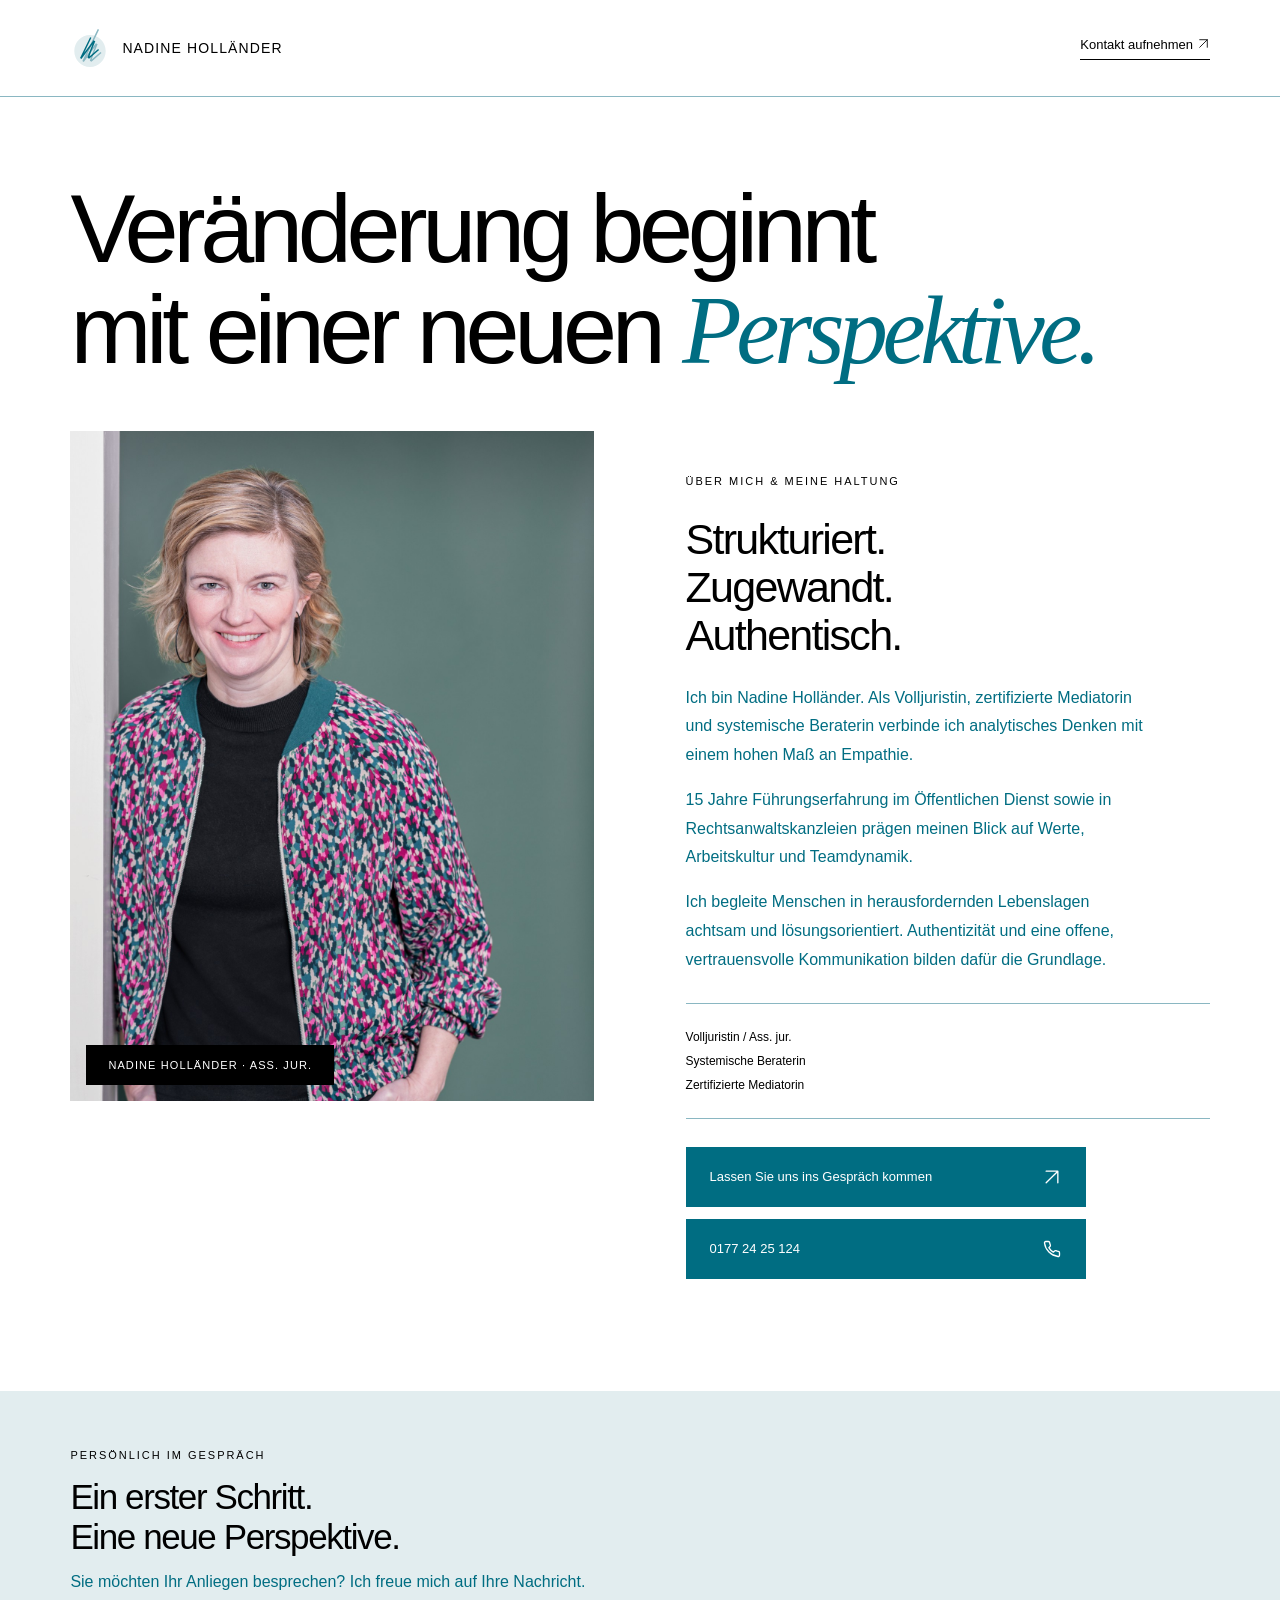
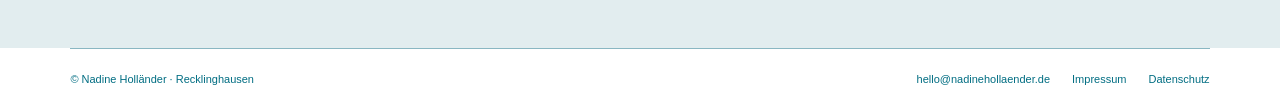
==== commit 3ab0c26d: "Prepare repeatable SFTP deployment and host-specific website builds" ====
--- a/index.html
+++ b/index.html
@@ -26,4 +26,4 @@
   <link rel="apple-touch-icon" href="assets/apple-touch-icon.png">
   <link rel="stylesheet" href="assets/style.css?v=6">
   <script type="application/ld+json">{"@context": "https://schema.org", "@graph": [{"@type": "WebSite", "@id": "https://www.nadinehollaender.de/#website", "url": "https://www.nadinehollaender.de/", "name": "Nadine Holländer", "inLanguage": "de-DE", "publisher": {"@id": "https://www.nadinehollaender.de/#person"}}, {"@type": "WebPage", "@id": "https://www.nadinehollaender.de/#webpage", "url": "https://www.nadinehollaender.de/", "name": "Nadine Holländer | Beratung & Mediation in Recklinghausen", "description": "Veränderung beginnt mit einer neuen Perspektive. Nadine Holländer – systemische Beraterin und zertifizierte Mediatorin in Recklinghausen. Jetzt Kontakt aufnehmen.", "inLanguage": "de-DE", "isPartOf": {"@id": "https://www.nadinehollaender.de/#website"}, "about": {"@id": "https://www.nadinehollaender.de/#person"}, "primaryImageOfPage": {"@id": "https://www.nadinehollaender.de/#portrait"}}, {"@type": "Person", "@id": "https://www.nadinehollaender.de/#person", "name": "Nadine Holländer", "honorificSuffix": "Ass. jur.", "url": "https://www.nadinehollaender.de/", "image": {"@id": "https://www.nadinehollaender.de/#portrait"}, "jobTitle": ["Systemische Beraterin", "Zertifizierte Mediatorin"], "description": "Volljuristin, systemische Beraterin und zertifizierte Mediatorin mit 15 Jahren Führungserfahrung im Öffentlichen Dienst sowie in Rechtsanwaltskanzleien.", "email": "hello@nadinehollaender.de", "telephone": "+491772425124", "workLocation": {"@type": "Place", "address": {"@type": "PostalAddress", "streetAddress": "Ebbinghäuser Str. 16", "postalCode": "45659", "addressLocality": "Recklinghausen", "addressCountry": "DE"}}}, {"@type": "ImageObject", "@id": "https://www.nadinehollaender.de/#portrait", "contentUrl": "https://klasphilipp-private.github.io/hollaender/assets/nadine-hollaender.jpg", "url": "https://klasphilipp-private.github.io/hollaender/assets/nadine-hollaender.jpg", "name": "Nadine Holländer – systemische Beraterin und zertifizierte Mediatorin", "caption": "Porträt von Nadine Holländer", "width": 1400, "height": 2099, "inLanguage": "de-DE"}]}</script>
-</head><body class="editorial"><header class="site-header"><a class="brand" href="index.html"><img src="assets/signet.svg" alt="">NADINE HOLLÄNDER</a><nav class="header-nav" aria-label="Hauptnavigation"><a class="toplink" href="mailto:hello@nadinehollaender.de">Kontakt aufnehmen <svg class="arrow-icon" viewBox="0 0 24 24" aria-hidden="true" focusable="false" fill="none" stroke="currentColor" stroke-width="1.6" stroke-linecap="round" stroke-linejoin="round"><path d="M5 19 19 5M5 5h14v14"/></svg></a></nav></header><main><section class="editorial-intro"><h1>Veränderung beginnt<br>mit einer neuen <span>Perspektive.</span></h1></section><section class="editorial-grid"><div class="editorial-photo"><img src="assets/nadine-hollaender.jpg" alt="Nadine Holländer, systemische Beraterin und zertifizierte Mediatorin in Recklinghausen" width="1400" height="2099" fetchpriority="high" decoding="async"><span class="caption">NADINE HOLLÄNDER · ASS. JUR.</span></div><div class="bio"><span class="eyebrow">Über mich &amp; meine Haltung</span><h2>Strukturiert.<br>Zugewandt.<br>Authentisch.</h2><p>Ich bin Nadine Holländer. Als Volljuristin, zertifizierte Mediatorin und systemische Beraterin verbinde ich analytisches Denken mit einem hohen Maß an Empathie.</p><p>15 Jahre Führungserfahrung im Öffentlichen Dienst sowie in Rechtsanwaltskanzleien prägen meinen Blick auf Werte, Arbeitskultur und Teamdynamik.</p><p>Ich begleite Menschen in herausfordernden Lebenslagen achtsam und lösungsorientiert. Authentizität und eine offene, vertrauensvolle Kommunikation bilden dafür die Grundlage.</p><div class="credentials">Volljuristin / Ass. jur.<br>Systemische Beraterin<br>Zertifizierte Mediatorin</div><div class="bio-actions"><a class="button" href="mailto:hello@nadinehollaender.de"><span>Lassen Sie uns ins Gespräch kommen</span><svg class="arrow-icon" viewBox="0 0 24 24" aria-hidden="true" focusable="false" fill="none" stroke="currentColor" stroke-width="1.6" stroke-linecap="round" stroke-linejoin="round"><path d="M5 19 19 5M5 5h14v14"/></svg></a><a class="button" href="tel:+491772425124"><span>0177 24 25 124</span><svg class="arrow-icon" viewBox="0 0 24 24" aria-hidden="true" focusable="false" fill="none" stroke="currentColor" stroke-width="1.6" stroke-linecap="round" stroke-linejoin="round"><path d="M21 16.4v3a1.6 1.6 0 0 1-1.8 1.6A18.8 18.8 0 0 1 3 4.8 1.6 1.6 0 0 1 4.6 3h3a1.6 1.6 0 0 1 1.6 1.4c.1 1 .4 2 .8 2.9a1.6 1.6 0 0 1-.4 1.7L8.2 10.4a15 15 0 0 0 5.4 5.4l1.4-1.4a1.6 1.6 0 0 1 1.7-.4c.9.4 1.9.7 2.9.8a1.6 1.6 0 0 1 1.4 1.6Z"/></svg></a></div></div></section><section class="banner"><div><span class="eyebrow">Der Anfang ist gemacht</span><h2>Mehr Einblicke. In Kürze hier.</h2><p>Meine Webseite wächst. Für Ihr Anliegen bin ich bereits erreichbar.</p></div></section></main><footer class="footer"><span>© Nadine Holländer · Recklinghausen</span><nav class="footlinks" aria-label="Rechtliche Informationen"><a href="mailto:hello@nadinehollaender.de">hello@nadinehollaender.de</a><a href="impressum.html">Impressum</a><a href="datenschutz.html">Datenschutz</a></nav></footer><script src="assets/site.js?v=5"></script></body></html>+</head><body class="editorial"><header class="site-header"><a class="brand" href="index.html"><img src="assets/signet.svg" alt="">NADINE HOLLÄNDER</a><nav class="header-nav" aria-label="Hauptnavigation"><a class="toplink" href="mailto:hello@nadinehollaender.de">Kontakt aufnehmen <svg class="arrow-icon" viewBox="0 0 24 24" aria-hidden="true" focusable="false" fill="none" stroke="currentColor" stroke-width="1.6" stroke-linecap="round" stroke-linejoin="round"><path d="M5 19 19 5M5 5h14v14"/></svg></a></nav></header><main><section class="editorial-intro"><h1>Veränderung beginnt<br>mit einer neuen <span>Perspektive.</span></h1></section><section class="editorial-grid"><div class="editorial-photo"><img src="assets/nadine-hollaender.jpg" alt="Nadine Holländer, systemische Beraterin und zertifizierte Mediatorin in Recklinghausen" width="1400" height="2099" fetchpriority="high" decoding="async"><span class="caption">NADINE HOLLÄNDER · ASS. JUR.</span></div><div class="bio"><span class="eyebrow">Über mich &amp; meine Haltung</span><h2>Strukturiert.<br>Zugewandt.<br>Authentisch.</h2><p>Ich bin Nadine Holländer. Als Volljuristin, zertifizierte Mediatorin und systemische Beraterin verbinde ich analytisches Denken mit einem hohen Maß an Empathie.</p><p>15 Jahre Führungserfahrung im Öffentlichen Dienst sowie in Rechtsanwaltskanzleien prägen meinen Blick auf Werte, Arbeitskultur und Teamdynamik.</p><p>Ich begleite Menschen in herausfordernden Lebenslagen achtsam und lösungsorientiert. Authentizität und eine offene, vertrauensvolle Kommunikation bilden dafür die Grundlage.</p><div class="credentials">Volljuristin / Ass. jur.<br>Systemische Beraterin<br>Zertifizierte Mediatorin</div><div class="bio-actions"><a class="button" href="mailto:hello@nadinehollaender.de"><span>Lassen Sie uns ins Gespräch kommen</span><svg class="arrow-icon" viewBox="0 0 24 24" aria-hidden="true" focusable="false" fill="none" stroke="currentColor" stroke-width="1.6" stroke-linecap="round" stroke-linejoin="round"><path d="M5 19 19 5M5 5h14v14"/></svg></a><a class="button" href="tel:+491772425124"><span>0177 24 25 124</span><svg class="arrow-icon" viewBox="0 0 24 24" aria-hidden="true" focusable="false" fill="none" stroke="currentColor" stroke-width="1.6" stroke-linecap="round" stroke-linejoin="round"><path d="M21 16.4v3a1.6 1.6 0 0 1-1.8 1.6A18.8 18.8 0 0 1 3 4.8 1.6 1.6 0 0 1 4.6 3h3a1.6 1.6 0 0 1 1.6 1.4c.1 1 .4 2 .8 2.9a1.6 1.6 0 0 1-.4 1.7L8.2 10.4a15 15 0 0 0 5.4 5.4l1.4-1.4a1.6 1.6 0 0 1 1.7-.4c.9.4 1.9.7 2.9.8a1.6 1.6 0 0 1 1.4 1.6Z"/></svg></a></div></div></section><section class="banner"><div><span class="eyebrow">Persönlich im Gespräch</span><h2>Ein erster Schritt.<br>Eine neue Perspektive.</h2><p>Sie möchten Ihr Anliegen besprechen? Ich freue mich auf Ihre Nachricht.</p></div></section></main><footer class="footer"><span>© Nadine Holländer · Recklinghausen</span><nav class="footlinks" aria-label="Rechtliche Informationen"><a href="mailto:hello@nadinehollaender.de">hello@nadinehollaender.de</a><a href="impressum.html">Impressum</a><a href="datenschutz.html">Datenschutz</a></nav></footer><script src="assets/site.js?v=5"></script></body></html>
